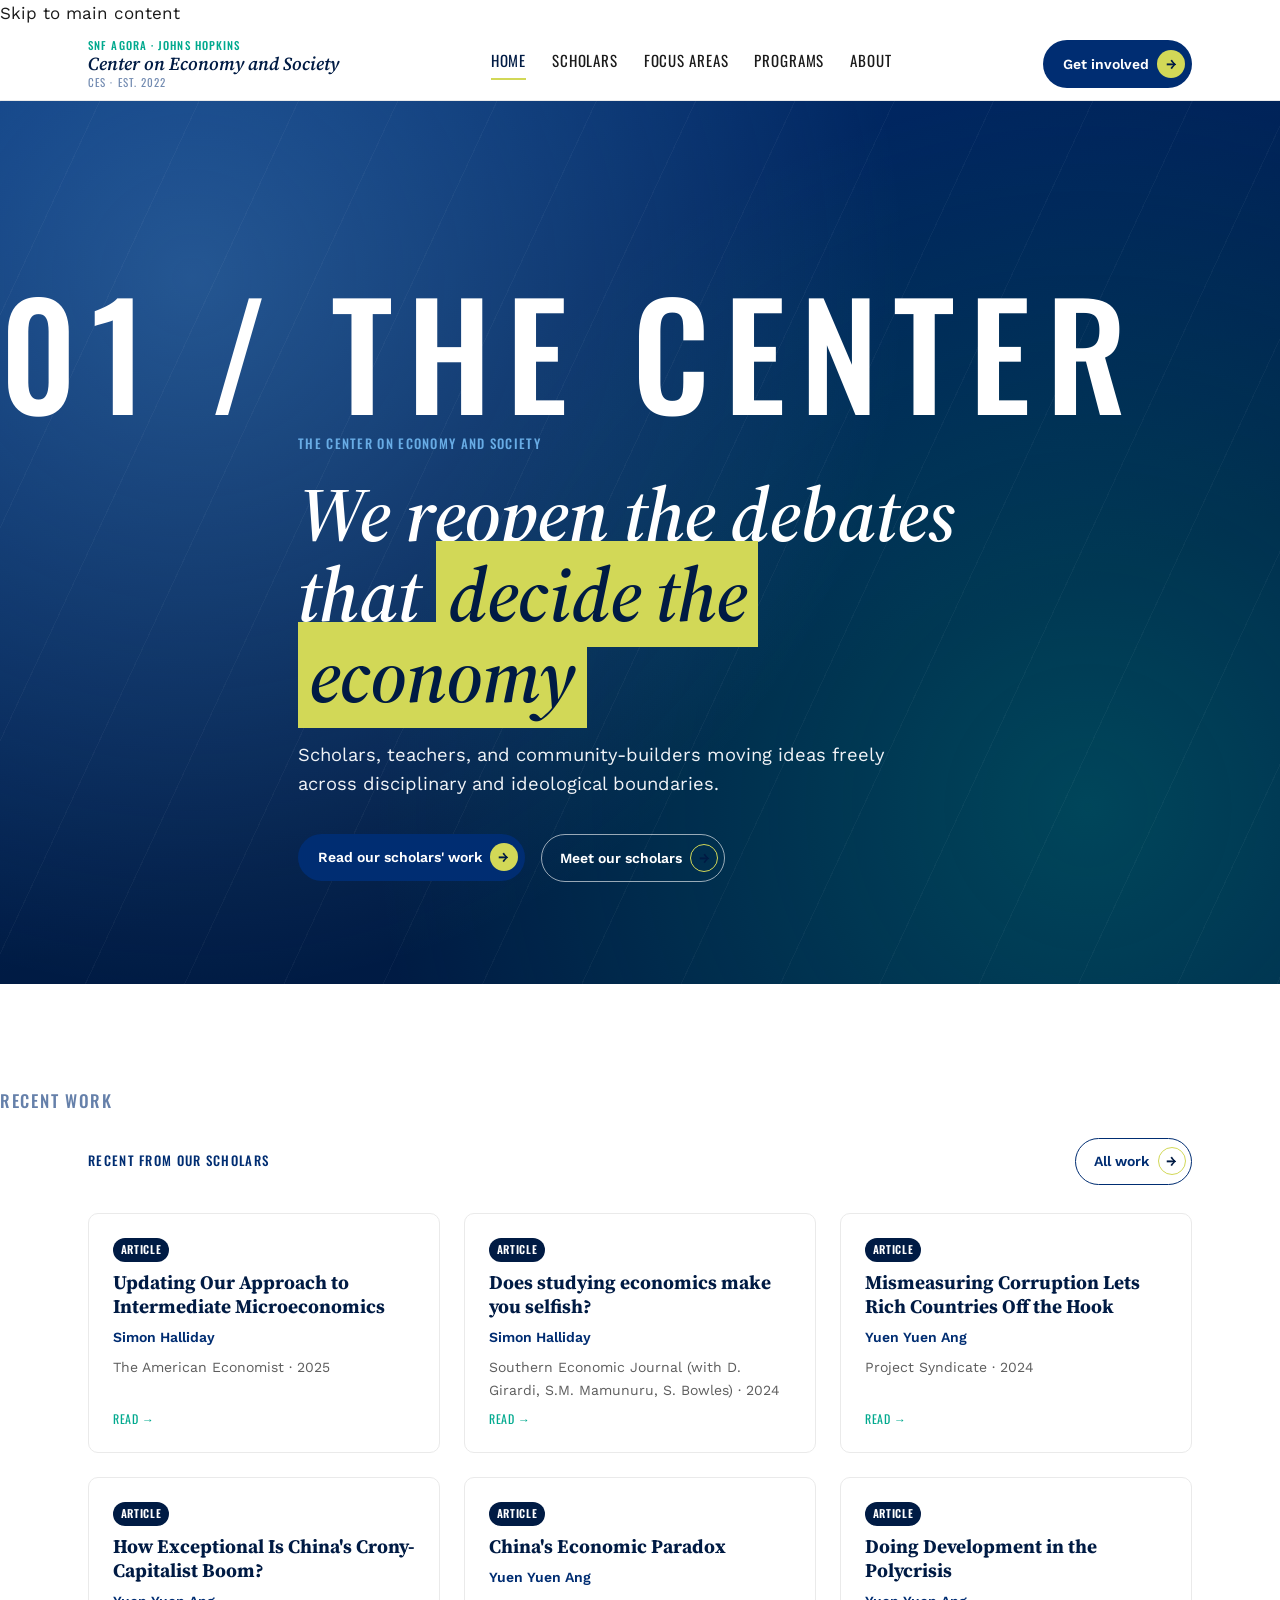
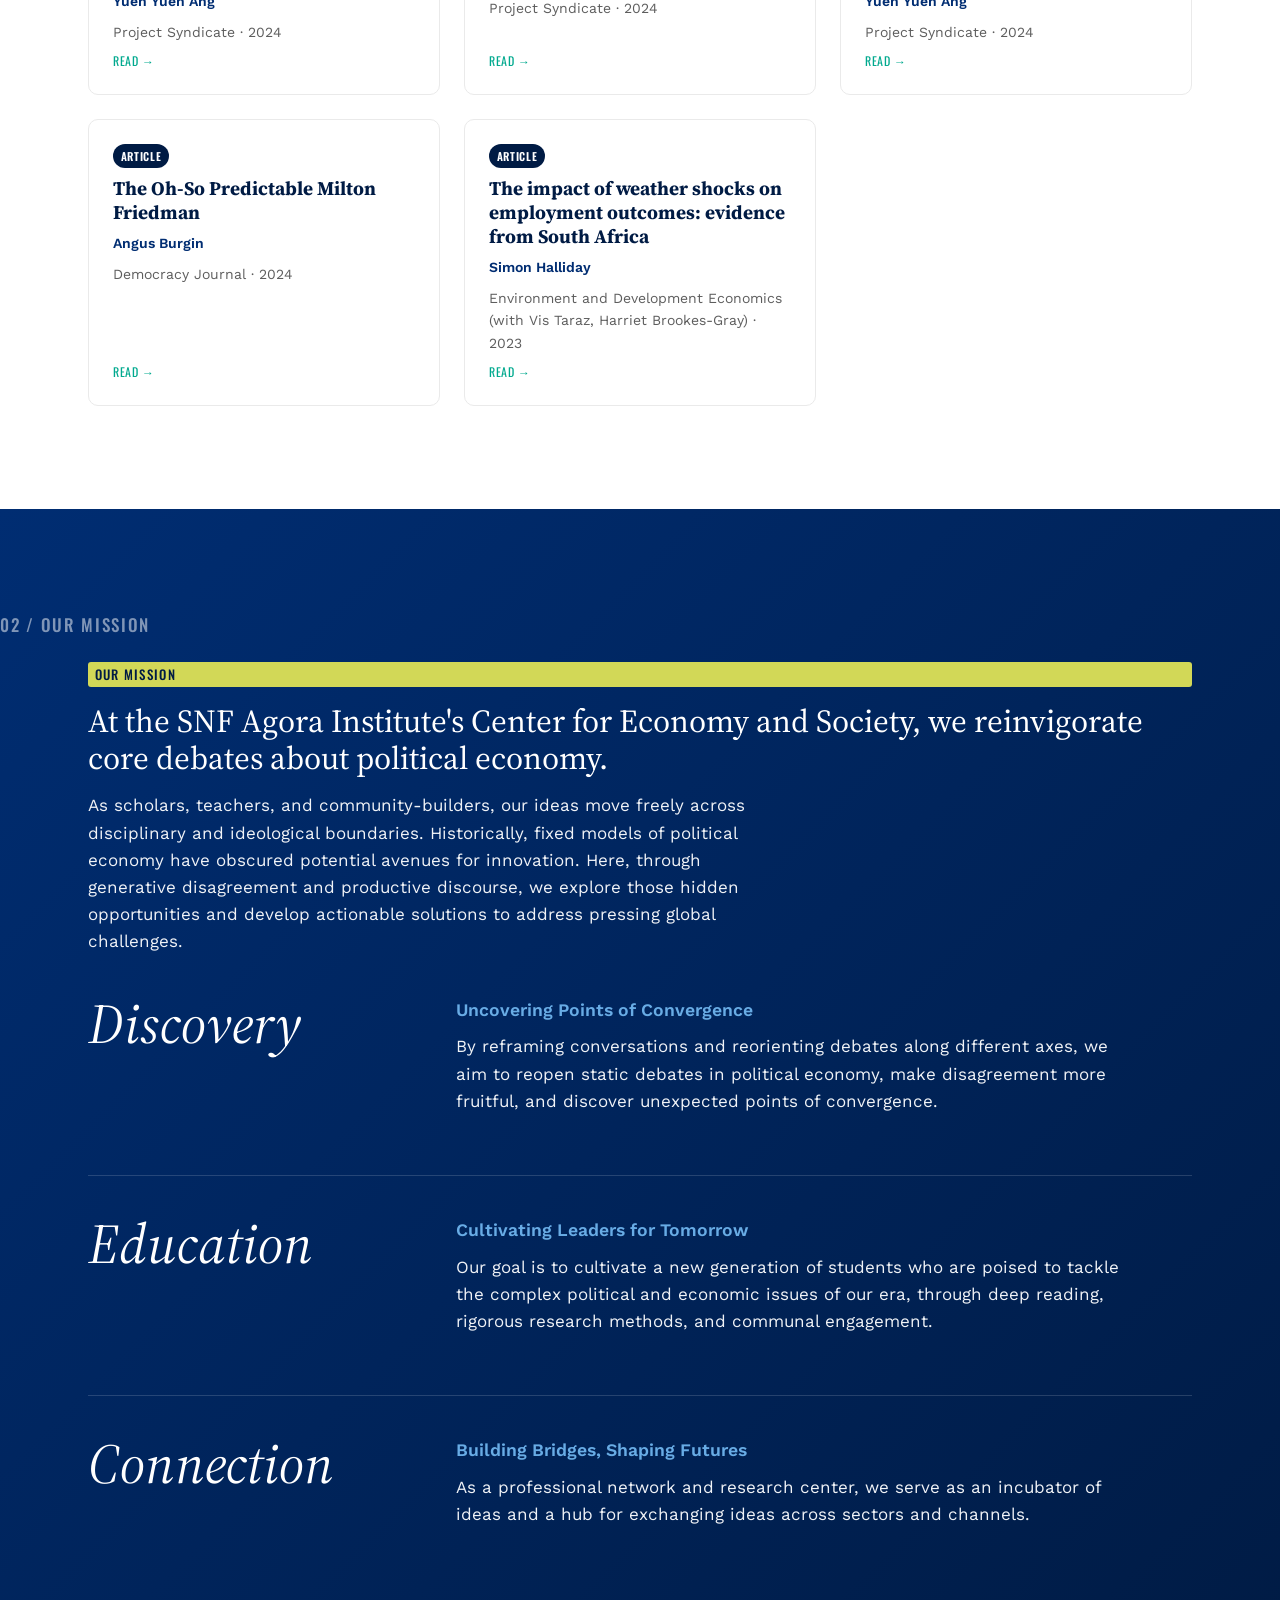
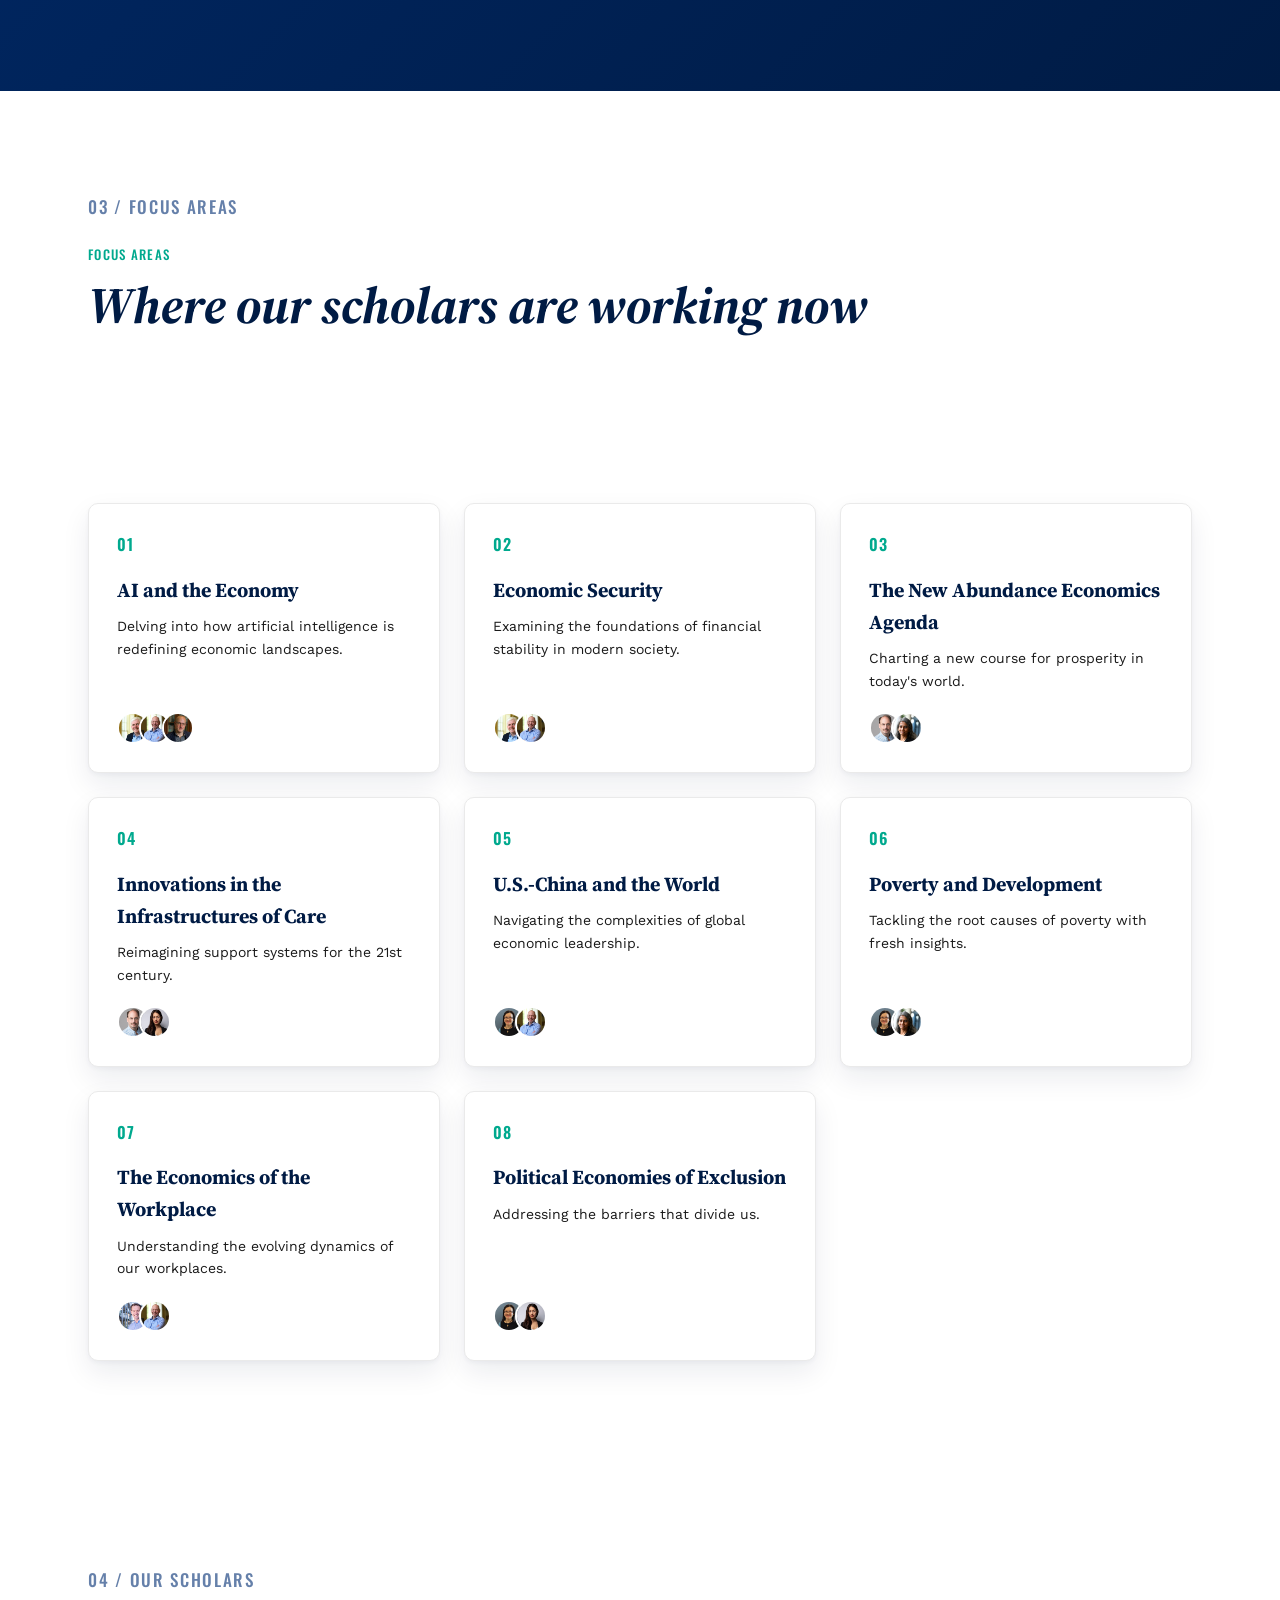
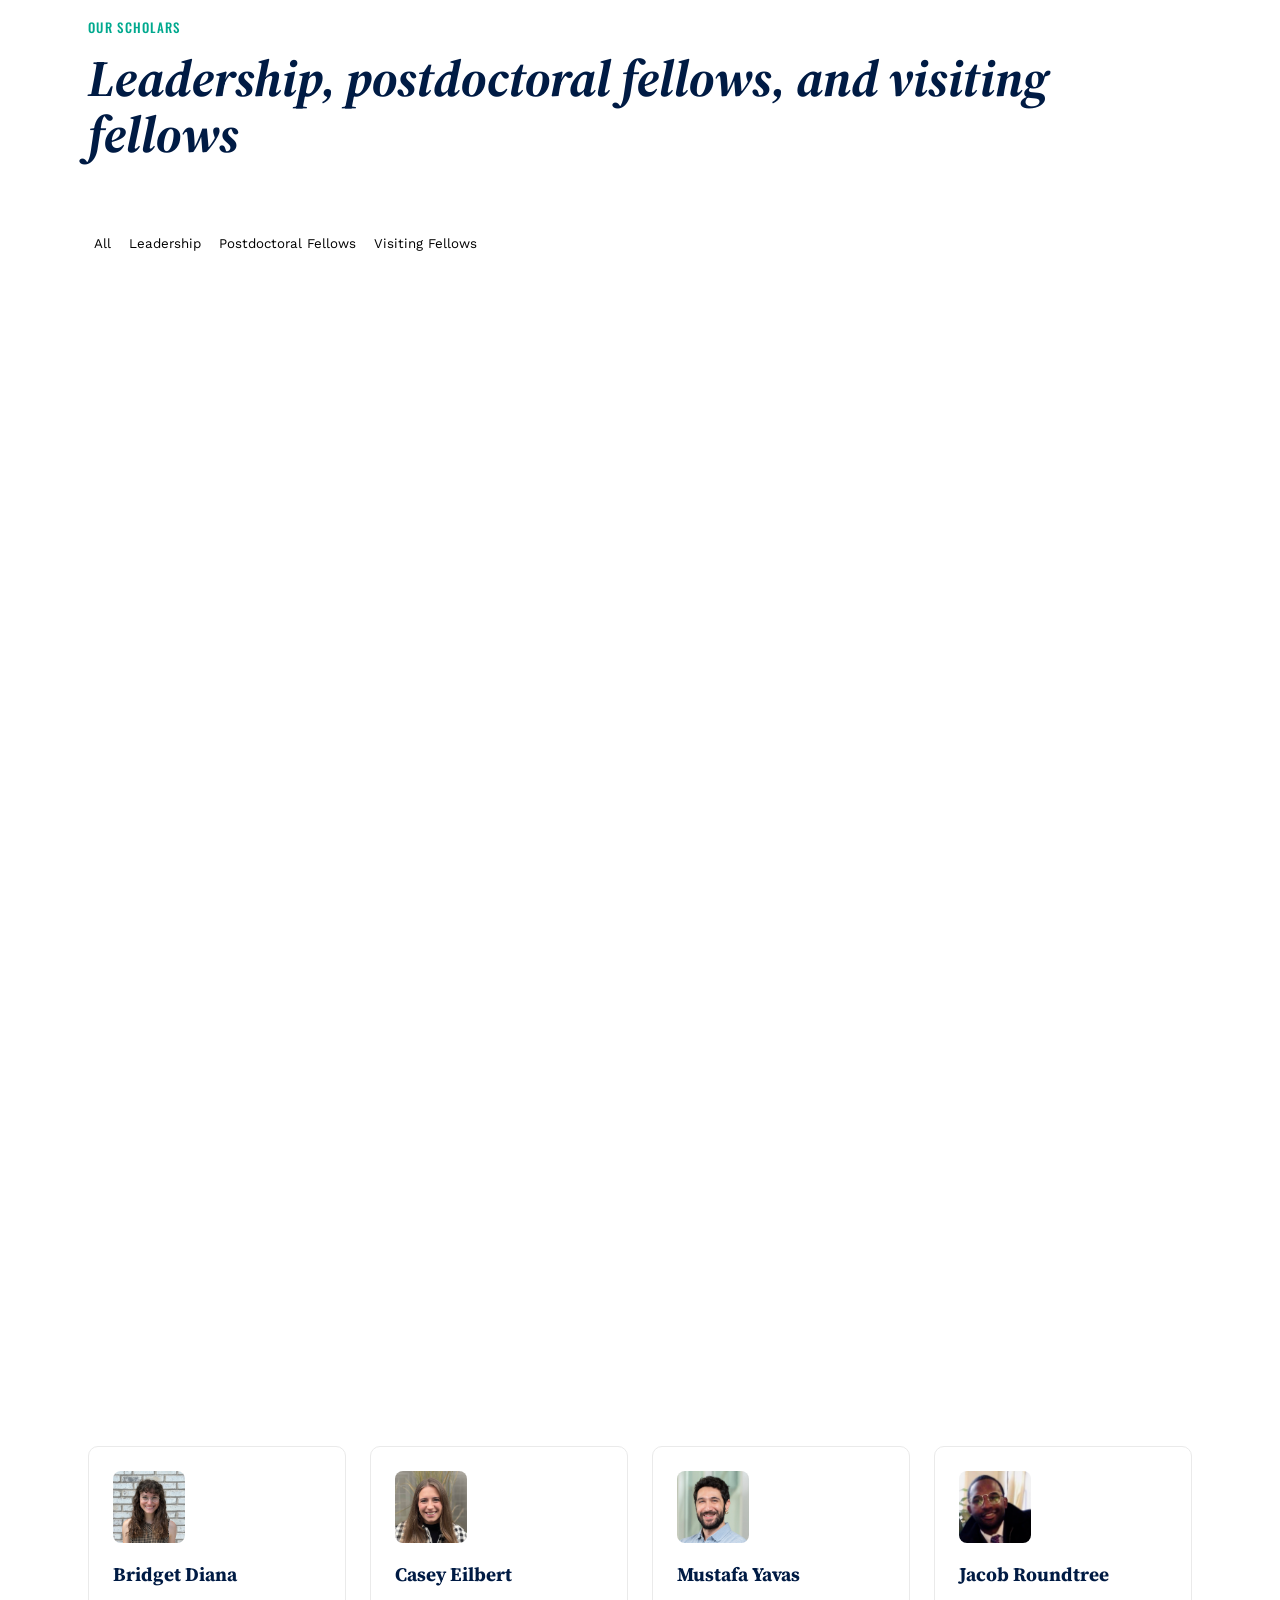
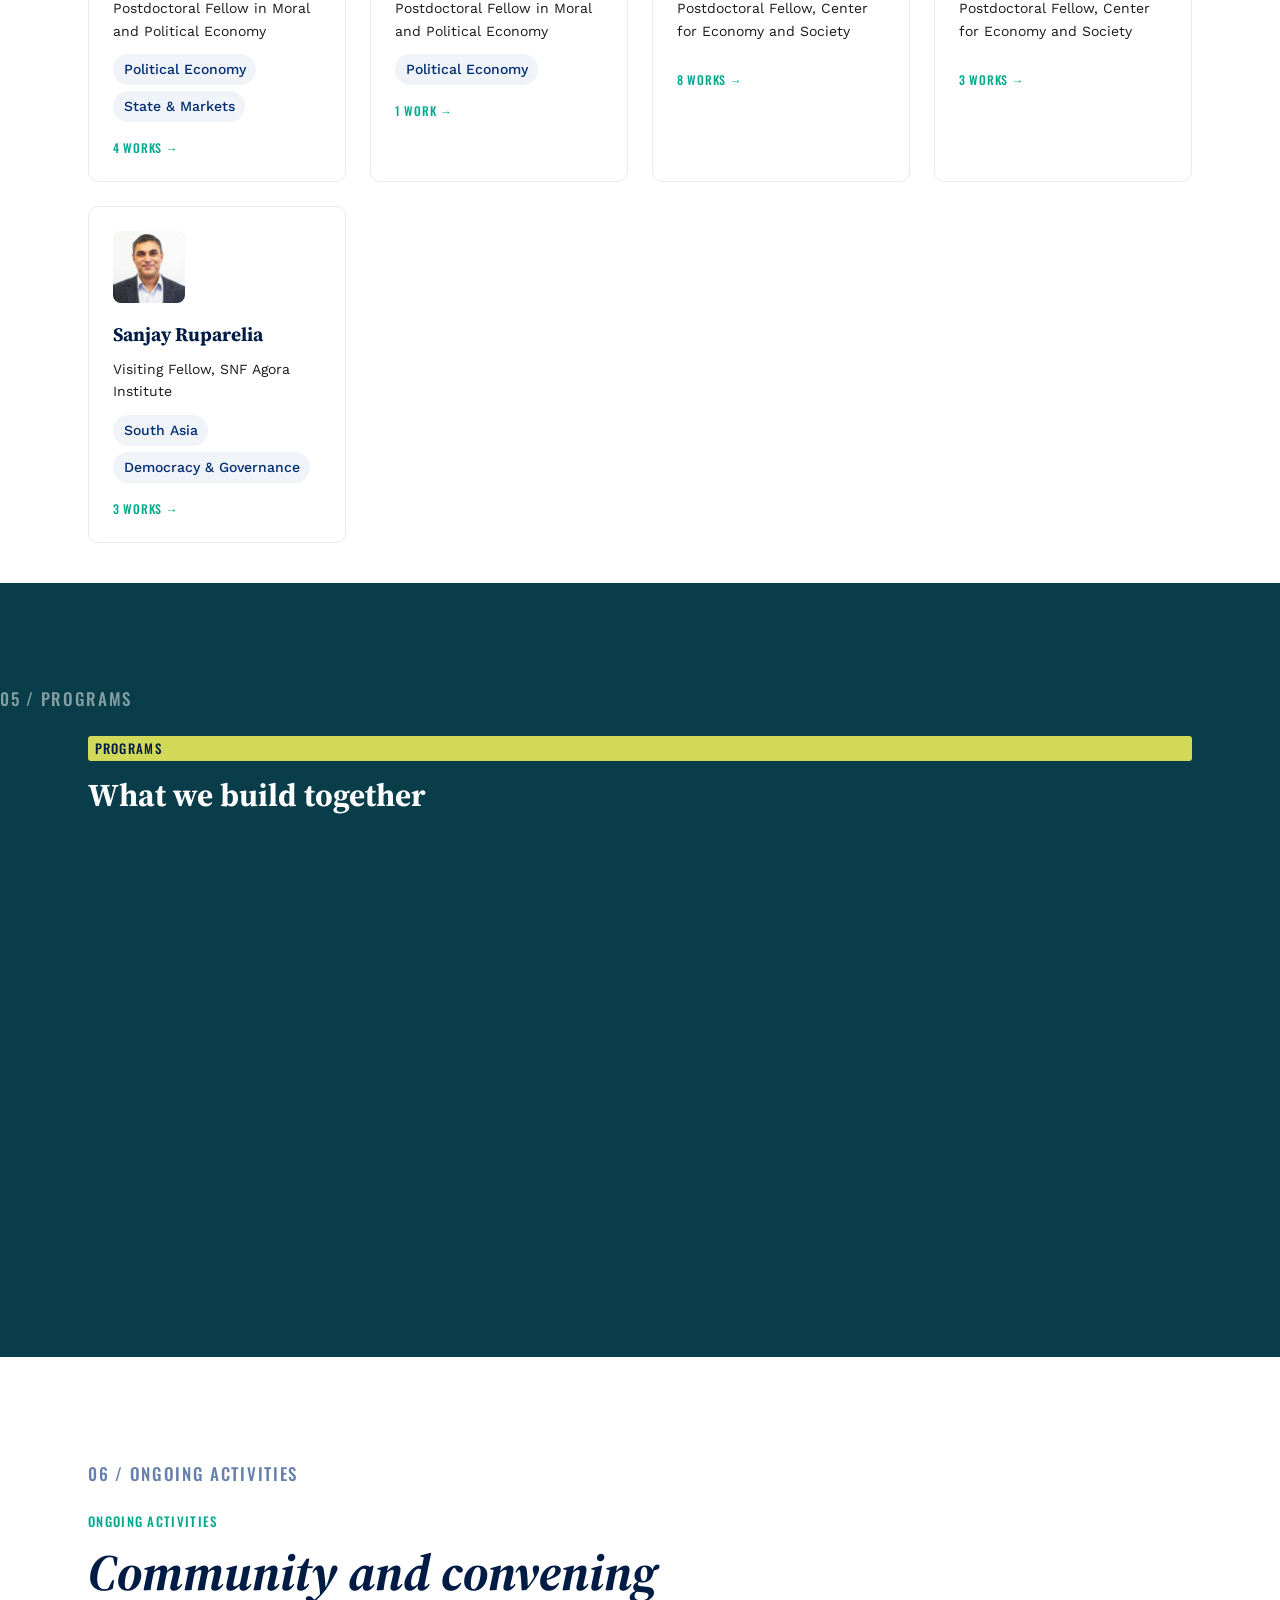
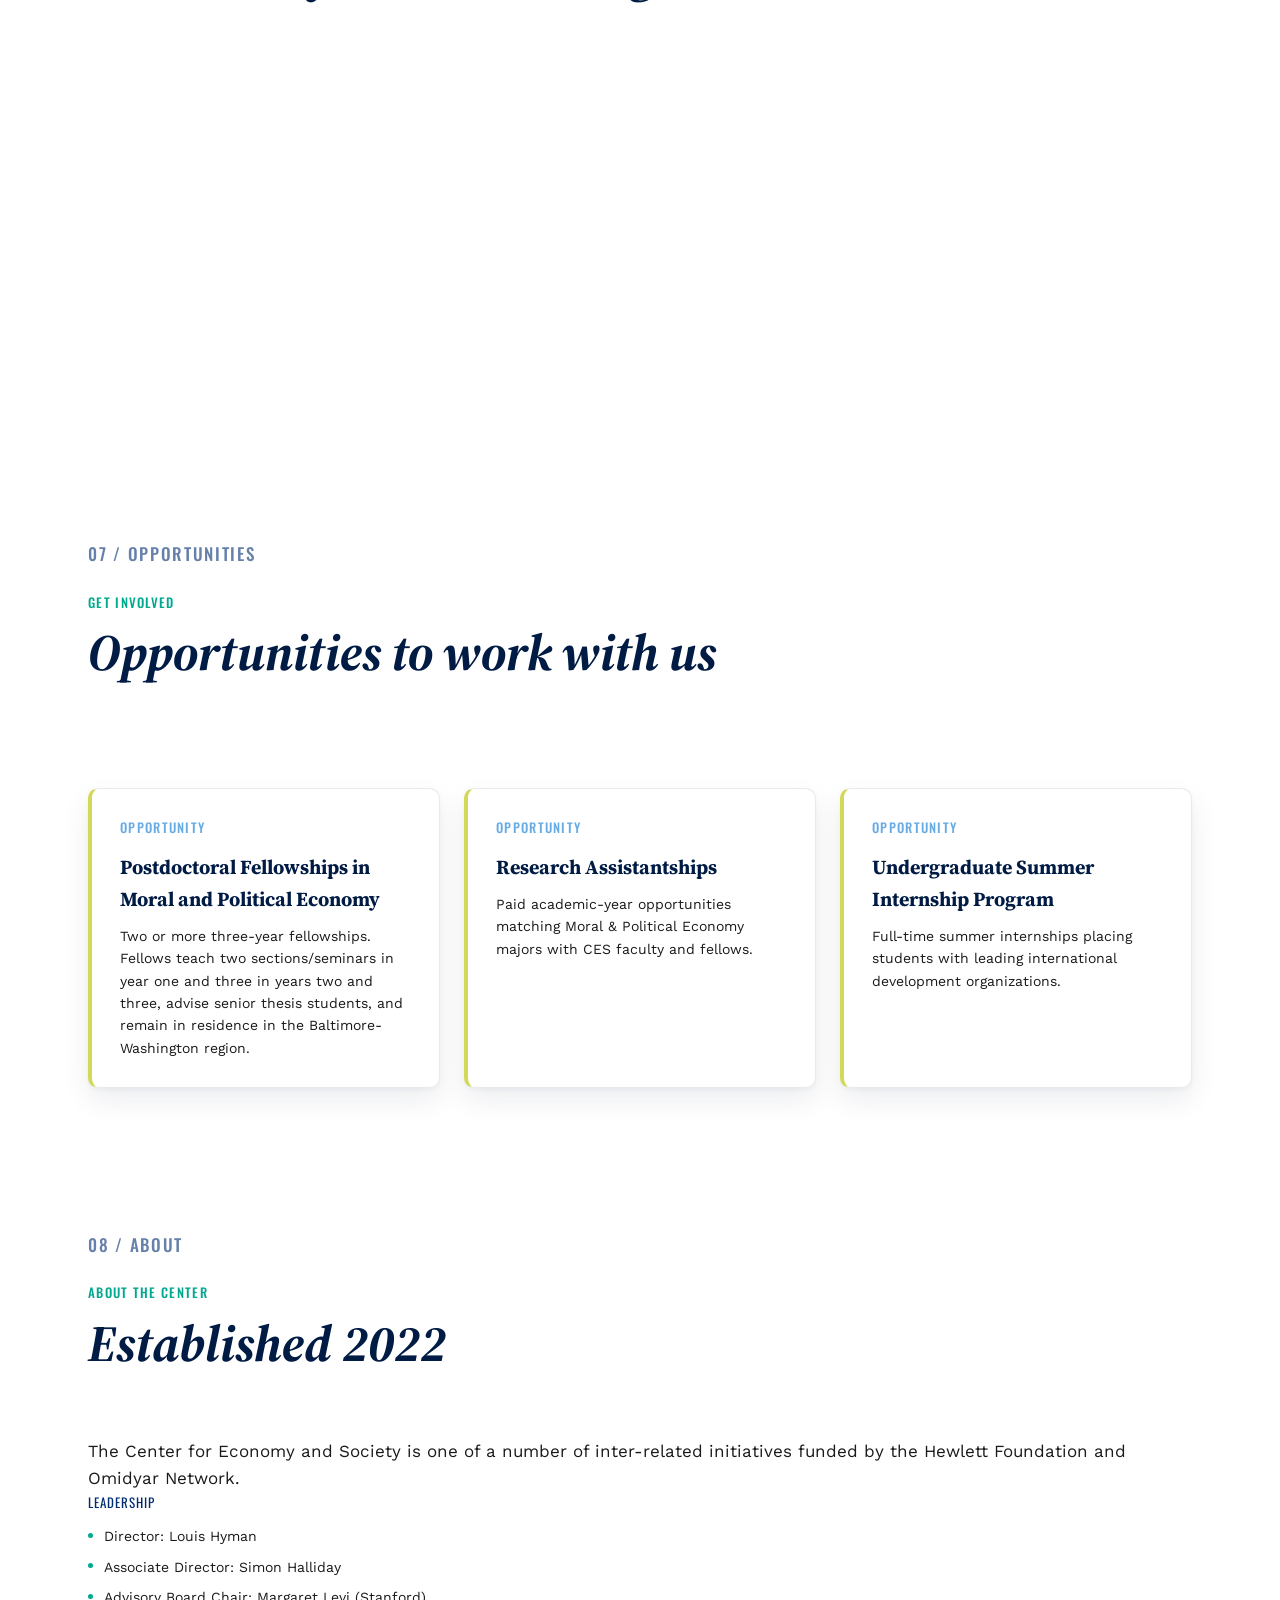
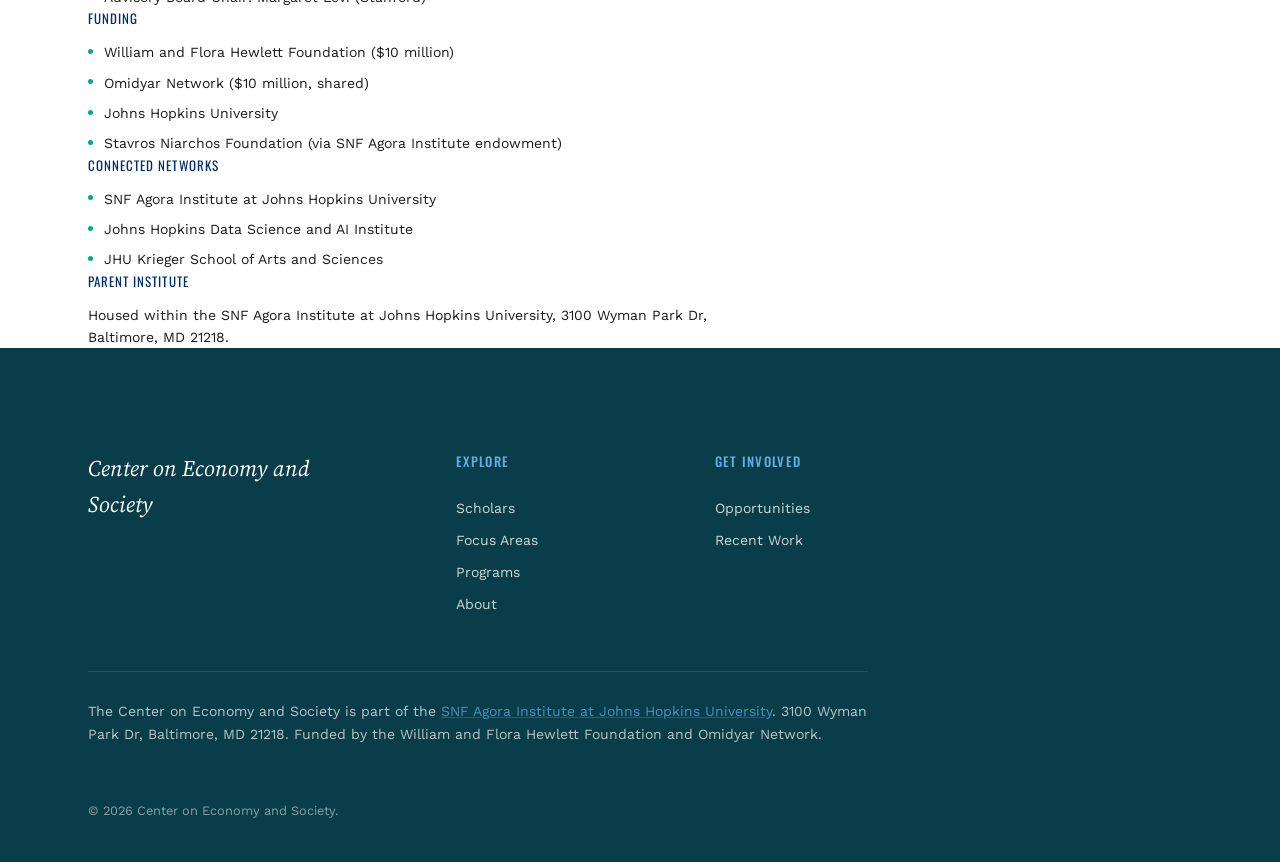
==== index.html @ 466d350e "Build free-standing CES website: design, content, and site Static HTML/CSS/JS site for the Center fo" ====
<!DOCTYPE html>
<html lang="en">
<head>
<meta charset="UTF-8">
<meta name="viewport" content="width=device-width, initial-scale=1.0">
<title>Center on Economy and Society | SNF Agora Institute, Johns Hopkins</title>
<meta name="description" content="The Center on Economy and Society at the SNF Agora Institute, Johns Hopkins University, reinvigorates core debates about political economy through scholarship, teaching, and community-building.">
<link rel="preconnect" href="https://fonts.googleapis.com">
<link href="https://fonts.googleapis.com/css2?family=Oswald:wght@400;500;600;700&family=Source+Serif+4:ital,wght@0,400;0,600;0,700;1,400;1,600;1,700&family=Work+Sans:wght@400;500;600;700&display=swap" rel="stylesheet">
<link rel="stylesheet" href="css/style.css">
<script>
  // Flags that JS is running early enough to drive the scroll-reveal
  // animation (see css/style.css .js-reveal rules). If this never runs
  // (JS blocked/disabled) the .js-reveal class is absent and every
  // .person-card/.pub-card/etc. renders at its default visible opacity —
  // no card is ever permanently invisible with JS off.
  document.documentElement.classList.add('js-reveal');
</script>
<script src="js/app.js" defer></script>
</head>
<body>

<a class="skip-link" href="#main">Skip to main content</a>

<header id="site-header" class="site-header">
  <div class="site-header__inner container">
    <a class="site-header__brand" href="#/">
      <span class="site-header__superlabel">SNF Agora · Johns Hopkins</span>
      <span class="site-header__wordmark">Center on Economy and Society</span>
      <span class="site-header__folio">CES · Est. 2022</span>
    </a>
    <nav class="site-header__nav" aria-label="Primary">
      <a class="site-header__link site-header__link--active" href="#/">Home</a>
      <a class="site-header__link" href="#/people">Scholars</a>
      <a class="site-header__link" href="#/focus-areas">Focus Areas</a>
      <a class="site-header__link" href="#/programs">Programs</a>
      <a class="site-header__link" href="#/about">About</a>
    </nav>
    <a class="site-header__cta btn btn--pill" href="#/opportunities">Get involved<span class="btn__arrow">→</span></a>
    <button class="site-header__toggle" type="button" aria-expanded="false" aria-controls="site-header-nav" aria-label="Toggle navigation menu"></button>
  </div>
</header>

<main id="main">

  <section id="hero" class="hero">
    <div class="hero__bg" aria-hidden="true"></div>
    <span class="hero__folio folio" aria-hidden="true">01 / The Center</span>
    <div class="hero__inner container">
      <p class="hero__eyebrow eyebrow">The Center on Economy and Society</p>
      <h1 class="hero__headline">We reopen the debates that <span class="hero__mark">decide the economy</span></h1>
      <p class="hero__lede">Scholars, teachers, and community-builders moving ideas freely across disciplinary and ideological boundaries.</p>
      <div class="hero__actions">
        <a class="btn btn--pill" href="#/publications">Read our scholars' work<span class="btn__arrow">→</span></a>
        <a class="btn btn--pill--ghost" href="#/people">Meet our scholars<span class="btn__arrow">→</span></a>
      </div>
    </div>
  </section>

  <section id="publications" class="pub-grid" aria-labelledby="pub-grid-head">
    <span class="pub-grid__folio folio" aria-hidden="true">Recent Work</span>
    <div class="pub-grid__head container">
      <p class="eyebrow" id="pub-grid-head">Recent from our scholars</p>
      <a class="btn btn--pill--ghost" href="#/publications">All work<span class="btn__arrow">→</span></a>
    </div>
    <div class="pub-grid__track container" id="pub-grid-track" data-loading="true">
      <!-- JS-rendered: fetch('data/works.json') + data/individuals.json degradation path -->
    </div>
  </section>

  <section id="mission" class="section-divider section-divider--navy" aria-labelledby="mission-head">
    <span class="section-divider__folio folio" aria-hidden="true">02 / Our Mission</span>
    <div class="section-divider__inner container">
      <p class="section-divider__eyebrow eyebrow eyebrow--olive" id="mission-head">Our Mission</p>
      <p class="section-divider__title section-divider__title--is-italic">At the SNF Agora Institute's Center for Economy and Society, we reinvigorate core debates about political economy.</p>
      <p class="section-divider__intro">As scholars, teachers, and community-builders, our ideas move freely across disciplinary and ideological boundaries. Historically, fixed models of political economy have obscured potential avenues for innovation. Here, through generative disagreement and productive discourse, we explore those hidden opportunities and develop actionable solutions to address pressing global challenges.</p>

      <div class="mission-row">
        <span class="mission-row__word">Discovery</span>
        <div>
          <p class="mission-row__subtitle">Uncovering Points of Convergence</p>
          <p class="mission-row__desc">By reframing conversations and reorienting debates along different axes, we aim to reopen static debates in political economy, make disagreement more fruitful, and discover unexpected points of convergence.</p>
        </div>
      </div>

      <div class="mission-row">
        <span class="mission-row__word">Education</span>
        <div>
          <p class="mission-row__subtitle">Cultivating Leaders for Tomorrow</p>
          <p class="mission-row__desc">Our goal is to cultivate a new generation of students who are poised to tackle the complex political and economic issues of our era, through deep reading, rigorous research methods, and communal engagement.</p>
        </div>
      </div>

      <div class="mission-row">
        <span class="mission-row__word">Connection</span>
        <div>
          <p class="mission-row__subtitle">Building Bridges, Shaping Futures</p>
          <p class="mission-row__desc">As a professional network and research center, we serve as an incubator of ideas and a hub for exchanging ideas across sectors and channels.</p>
        </div>
      </div>
    </div>
  </section>

  <section id="focus-areas" class="focus-areas" aria-labelledby="focus-areas-head">
    <div class="page-head container">
      <span class="page-head__folio folio" aria-hidden="true">03 / Focus Areas</span>
      <p class="page-head__eyebrow eyebrow eyebrow--teal" id="focus-areas-head">Focus Areas</p>
      <h2 class="page-head__title">Where our scholars are working now</h2>
    </div>
    <div class="focus-grid container" id="focus-grid">
      <!-- JS-rendered: fetch('data/centers.json').focus_areas (6) matched to scholars via topics_current -->
    </div>
  </section>

  <section id="people" class="people" aria-labelledby="people-head">
    <div class="page-head container">
      <span class="page-head__folio folio" aria-hidden="true">04 / Our Scholars</span>
      <p class="page-head__eyebrow eyebrow eyebrow--teal" id="people-head">Our Scholars</p>
      <h2 class="page-head__title">Leadership, postdoctoral fellows, and visiting fellows</h2>
    </div>
    <div class="role-filter container" role="group" aria-label="Filter scholars by role">
      <button class="role-filter__btn is-active" type="button" data-role-filter="all">All</button>
      <button class="role-filter__btn" type="button" data-role-filter="leadership">Leadership</button>
      <button class="role-filter__btn" type="button" data-role-filter="postdoc">Postdoctoral Fellows</button>
      <button class="role-filter__btn" type="button" data-role-filter="visiting">Visiting Fellows</button>
    </div>
    <div class="person-grid container" id="person-grid" data-loading="true">
      <!-- JS-rendered: fetch('data/individuals.json') filtered to center_id == 'ces-jhu' -->
    </div>
    <div id="person-detail-root"></div>
  </section>

  <section id="programs" class="section-divider section-divider--teal" aria-labelledby="programs-head">
    <span class="section-divider__folio folio" aria-hidden="true">05 / Programs</span>
    <div class="section-divider__inner container">
      <p class="section-divider__eyebrow eyebrow eyebrow--olive" id="programs-head">Programs</p>
      <h2 class="section-divider__title">What we build together</h2>
      <div class="activity-grid activity-grid--programs" id="programs-grid" data-loading="true">
        <!-- JS-rendered: fetch('data/centers.json').current_projects — enCOREage, AI and the Economy, BA in MPE -->
      </div>
    </div>
  </section>

  <section id="activities" class="activities" aria-labelledby="activities-head">
    <div class="page-head container">
      <span class="page-head__folio folio" aria-hidden="true">06 / Ongoing Activities</span>
      <p class="page-head__eyebrow eyebrow eyebrow--teal" id="activities-head">Ongoing Activities</p>
      <h2 class="page-head__title">Community and convening</h2>
    </div>
    <div class="activity-grid activity-grid--activities container" id="activities-grid" data-loading="true">
      <!-- JS-rendered: fetch('data/programs.json') source:author items, shown only when confirmed -->
    </div>
  </section>

  <section id="opportunities" class="opportunities" aria-labelledby="opportunities-head">
    <div class="page-head container">
      <span class="page-head__folio folio" aria-hidden="true">07 / Opportunities</span>
      <p class="page-head__eyebrow eyebrow eyebrow--teal" id="opportunities-head">Get Involved</p>
      <h2 class="page-head__title">Opportunities to work with us</h2>
    </div>
    <div class="activity-grid activity-grid--opportunities container" id="opportunities-grid" data-loading="true">
      <!-- JS-rendered: fetch('data/centers.json').opportunities -->
    </div>
  </section>

  <section id="about" class="about" aria-labelledby="about-head">
    <div class="page-head container">
      <span class="page-head__folio folio" aria-hidden="true">08 / About</span>
      <p class="page-head__eyebrow eyebrow eyebrow--teal" id="about-head">About the Center</p>
      <h2 class="page-head__title">Established 2022</h2>
    </div>
    <div class="about__body container">
      <p class="about__statement">The Center for Economy and Society is one of a number of inter-related initiatives funded by the Hewlett Foundation and Omidyar Network.</p>
      <div class="about__meta" id="about-meta">
        <!-- JS-rendered: leadership, funders, connected networks from data/centers.json -->
      </div>
    </div>
  </section>

</main>

<footer id="site-footer" class="site-footer">
  <div class="site-footer__inner container">
    <div class="site-footer__brand">Center on Economy and Society</div>

    <div class="site-footer__col">
      <p class="site-footer__col-head eyebrow eyebrow--sky">Explore</p>
      <a class="site-footer__link" href="#/people">Scholars</a>
      <a class="site-footer__link" href="#/focus-areas">Focus Areas</a>
      <a class="site-footer__link" href="#/programs">Programs</a>
      <a class="site-footer__link" href="#/about">About</a>
    </div>

    <div class="site-footer__col">
      <p class="site-footer__col-head eyebrow eyebrow--sky">Get Involved</p>
      <a class="site-footer__link" href="#/opportunities">Opportunities</a>
      <a class="site-footer__link" href="#/publications">Recent Work</a>
    </div>

    <p class="site-footer__attribution">The Center on Economy and Society is part of the <a class="site-footer__attribution-link" href="https://snfagora.jhu.edu">SNF Agora Institute at Johns Hopkins University</a>. 3100 Wyman Park Dr, Baltimore, MD 21218. Funded by the William and Flora Hewlett Foundation and Omidyar Network.</p>
    <p class="site-footer__legal">© 2026 Center on Economy and Society.</p>
  </div>
</footer>

</body>
</html>
---- css/style.css ----
/* ==========================================================================
   Center on Economy and Society — Stylesheet
   Editorial-academic design system. See DESIGN_SPEC.md for the full contract.
   Owner: css agent. Do not rename classes — they are a fixed contract shared
   with the HTML/JS/data agents building concurrently from the same spec.
   ========================================================================== */

/* Fonts (Oswald / Source Serif 4 / Work Sans) are loaded once, via the
   <link rel="preconnect"> + <link rel="stylesheet"> pair in index.html's
   <head> — not re-imported here. A same-URL @import would be deduped by the
   browser anyway, but the <link> tag lets the browser discover and start the
   font fetch earlier (before this file is even parsed) and avoids a second
   render-blocking request path. If fonts.googleapis.com/gstatic.com is
   blocked, --font-display/--font-label/--font-body all end in a system
   fallback (Georgia / Arial Narrow / system-ui) below. */

/* --------------------------------------------------------------------------
   1. Tokens
   -------------------------------------------------------------------------- */
:root {
  /* Brand colors */
  --navy:      #001b44;
  --blue:      #002d72;
  --skyblue:   #68ace5;
  --olive:     #d2d857;
  --teal:      #00a98e;
  --darkteal:  #093d49;
  --offwhite:  #f0f3f7;
  --lightgray: #eaeaea;
  --white:     #ffffff;
  --ink:       #1a1a1a;

  /* Type families */
  --font-display: 'Source Serif 4', Georgia, serif;
  --font-label:   'Oswald', 'Arial Narrow', sans-serif;
  --font-body:    'Work Sans', system-ui, sans-serif;

  /* Type scale */
  --fs-hero:    clamp(2.75rem, 6vw, 5rem);
  --fs-h1:      clamp(2rem, 4vw, 3.25rem);
  --fs-work:    clamp(1.4rem, 2.4vw, 2rem);
  --fs-h2:      clamp(1.5rem, 2.5vw, 2.25rem);
  --fs-h3:      1.25rem;
  --fs-eyebrow: 0.8125rem;
  --fs-nav:     0.9375rem;
  --fs-body:    1.0625rem;
  --fs-small:   0.875rem;

  /* Spacing & shape */
  --maxw: 1200px;
  --maxw-read: 680px;
  --gutter: clamp(1.25rem, 4vw, 3rem);
  --radius-pill: 999px;
  --radius-card: 10px;
  --band-pad: clamp(3.5rem, 8vw, 7rem);
  --shadow-card: 0 2px 4px rgba(0,27,68,.04), 0 12px 28px rgba(0,27,68,.08);
  --rule-accent: 3px;

  --ease: cubic-bezier(.2,.6,.2,1);
}

/* --------------------------------------------------------------------------
   2. Reset & base
   -------------------------------------------------------------------------- */
*, *::before, *::after { box-sizing: border-box; }

html {
  scroll-behavior: smooth;
}

body {
  margin: 0;
  font-family: var(--font-body);
  font-size: var(--fs-body);
  line-height: 1.6;
  color: var(--ink);
  background: var(--white);
  -webkit-font-smoothing: antialiased;
}

img { max-width: 100%; display: block; }

a { color: inherit; text-decoration: none; }

ul, ol { margin: 0; padding: 0; list-style: none; }

h1, h2, h3, h4, p { margin: 0; }

button {
  font-family: inherit;
  border: none;
  background: none;
  cursor: pointer;
}

/* Global focus ring — brand contract, applies everywhere */
:focus-visible {
  outline: 3px solid var(--skyblue);
  outline-offset: 2px;
}

.container {
  max-width: var(--maxw);
  margin-inline: auto;
  padding-inline: var(--gutter);
}

/* --------------------------------------------------------------------------
   3. Primitives
   -------------------------------------------------------------------------- */

.eyebrow {
  font-family: var(--font-label);
  font-size: var(--fs-eyebrow);
  text-transform: uppercase;
  letter-spacing: 0.1em;
  font-weight: 500;
  color: var(--blue);
}
.eyebrow--teal  { color: var(--teal); }
.eyebrow--olive { color: var(--navy); background: var(--olive); padding: 0.15em 0.5em; border-radius: 3px; display: inline-block; }
.eyebrow--sky   { color: var(--skyblue); }
.eyebrow--navy  { color: var(--navy); }

/* Folio index — the recurring CES masthead device: "NN / LABEL" */
.folio {
  font-family: var(--font-label);
  text-transform: uppercase;
  letter-spacing: 0.1em;
  font-weight: 500;
  color: var(--blue);
  opacity: 0.6;
}

.tag {
  display: inline-block;
  font-family: var(--font-body);
  font-size: var(--fs-small);
  font-weight: 500;
  padding: 0.3em 0.75em;
  border-radius: var(--radius-pill);
}
.tag--focus {
  background: var(--offwhite);
  color: var(--blue);
}
.tag--role {
  background: var(--darkteal);
  color: var(--white);
}

.link-chip {
  display: inline-flex;
  align-items: center;
  gap: 0.4em;
  font-family: var(--font-body);
  font-size: var(--fs-small);
  font-weight: 600;
  color: var(--blue);
  border: 1px solid var(--lightgray);
  border-radius: var(--radius-pill);
  padding: 0.5em 1em;
  transition: border-color 0.2s var(--ease), color 0.2s var(--ease), background 0.2s var(--ease);
}
.link-chip:hover {
  border-color: var(--teal);
  color: var(--teal);
  background: var(--offwhite);
}

.page-head {
  padding-block: var(--band-pad) calc(var(--band-pad) * 0.5);
}
.page-head__folio { display: block; margin-bottom: 1.5rem; }
.page-head__eyebrow { display: block; margin-bottom: 0.75rem; }
.page-head__title {
  font-family: var(--font-display);
  font-size: var(--fs-h1);
  line-height: 1.1;
  font-style: italic;
  color: var(--navy);
  margin-bottom: 1rem;
}
.page-head__intro {
  max-width: var(--maxw-read);
  font-size: var(--fs-body);
  color: var(--ink);
}

/* --------------------------------------------------------------------------
   4. Buttons — pill with trailing arrow circle (shared brand affordance)
   -------------------------------------------------------------------------- */

.btn {
  display: inline-flex;
  align-items: center;
  gap: 0.6em;
  font-family: var(--font-body);
  font-weight: 600;
  font-size: var(--fs-small);
  padding: 0.7em 0.5em 0.7em 1.4em;
  border-radius: var(--radius-pill);
  white-space: nowrap;
  transition: background 0.2s var(--ease), color 0.2s var(--ease), border-color 0.2s var(--ease);
}

.btn__arrow {
  display: inline-flex;
  align-items: center;
  justify-content: center;
  width: 2em;
  height: 2em;
  border-radius: 50%;
  background: var(--olive);
  color: var(--navy);
  transition: transform 0.2s var(--ease), background 0.2s var(--ease);
}

.btn:hover .btn__arrow {
  transform: translateX(3px);
  background: var(--skyblue);
}

.btn--pill {
  background: var(--blue);
  color: var(--white);
}
.btn--pill:hover { background: var(--navy); }

.btn--pill--ghost {
  background: transparent;
  color: var(--blue);
  border: 1.5px solid var(--blue);
  padding: calc(0.7em - 1.5px) calc(0.5em - 1.5px) calc(0.7em - 1.5px) calc(1.4em - 1.5px);
}
.btn--pill--ghost:hover {
  background: var(--offwhite);
}
.btn--pill--ghost .btn__arrow {
  background: transparent;
  border: 1.5px solid var(--olive);
  color: var(--navy);
}

.btn--pill--olive {
  background: var(--olive);
  color: var(--navy);
}
.btn--pill--olive .btn__arrow {
  background: var(--navy);
  color: var(--olive);
}

/* Ghost pill rendered on dark bands needs light text */
.section-divider--navy .btn--pill--ghost,
.section-divider--teal .btn--pill--ghost,
.hero .btn--pill--ghost {
  color: var(--white);
  border-color: rgba(255,255,255,0.6);
}
.section-divider--navy .btn--pill--ghost:hover,
.section-divider--teal .btn--pill--ghost:hover,
.hero .btn--pill--ghost:hover {
  background: rgba(255,255,255,0.1);
}

/* --------------------------------------------------------------------------
   5. Avatar system + fallback tile
   -------------------------------------------------------------------------- */

.avatar {
  position: relative;
  display: inline-flex;
  align-items: center;
  justify-content: center;
  border-radius: var(--radius-card);
  overflow: hidden;
  flex-shrink: 0;
  background: var(--lightgray);
}
.avatar--xs { width: 2rem;   height: 2rem;   border-radius: 50%; }
.avatar--sm { width: 2.75rem; height: 2.75rem; border-radius: 8px; }
.avatar--md { width: 4rem;   height: 4rem;   border-radius: 8px; }
.avatar--lg { width: 8rem;   height: 8rem;   border-radius: 10px; }

.avatar__img {
  width: 100%;
  height: 100%;
  object-fit: cover;
}

/* Fallback tile — the DEFAULT state (no CES scholar has a photo field) */
.avatar--tile {
  background: var(--blue);
}
.avatar--tile.avatar--blue     { background: var(--blue); }
.avatar--tile.avatar--teal     { background: var(--teal); }
.avatar--tile.avatar--darkteal { background: var(--darkteal); }
.avatar--tile.avatar--navy     { background: var(--navy); }

.avatar__initials {
  font-family: var(--font-label);
  color: var(--white);
  font-weight: 500;
  letter-spacing: 0.02em;
  text-transform: uppercase;
}
.avatar--xs .avatar__initials { font-size: 0.7rem; }
.avatar--sm .avatar__initials { font-size: 0.9rem; }
.avatar--md .avatar__initials { font-size: 1.3rem; }
.avatar--lg .avatar__initials { font-size: 2.5rem; }

/* Generic data-driven fallback pattern: elements marked [data-no-photo] with
   [data-initials] render a colored tile via generated content, for any
   markup that doesn't use the explicit .avatar__initials span. */
[data-no-photo] {
  position: relative;
  background: var(--blue);
  display: inline-flex;
  align-items: center;
  justify-content: center;
}
[data-no-photo]::after {
  content: attr(data-initials);
  font-family: var(--font-label);
  color: var(--white);
  font-weight: 500;
  text-transform: uppercase;
  letter-spacing: 0.02em;
}

/* --------------------------------------------------------------------------
   6. Site Header / Masthead
   -------------------------------------------------------------------------- */

.site-header {
  position: sticky;
  top: 0;
  z-index: 100;
  background: var(--white);
  border-bottom: 1px solid var(--lightgray);
}

.site-header__inner {
  max-width: var(--maxw);
  margin-inline: auto;
  padding-inline: var(--gutter);
  display: flex;
  align-items: center;
  justify-content: space-between;
  gap: 1.5rem;
  min-height: 4.5rem;
  padding-block: 0.75rem;
}

.site-header__brand {
  display: flex;
  flex-direction: column;
  gap: 0.15rem;
  line-height: 1.1;
}

.site-header__superlabel {
  font-family: var(--font-label);
  font-size: 0.6875rem;
  text-transform: uppercase;
  letter-spacing: 0.1em;
  color: var(--teal);
  font-weight: 500;
}

.site-header__wordmark {
  font-family: var(--font-display);
  font-style: italic;
  font-size: 1.15rem;
  font-weight: 600;
  color: var(--navy);
}

.site-header__folio {
  font-family: var(--font-label);
  font-size: 0.6875rem;
  text-transform: uppercase;
  letter-spacing: 0.1em;
  color: var(--blue);
  opacity: 0.55;
}

.site-header__nav {
  display: flex;
  align-items: center;
  gap: clamp(1rem, 2vw, 2rem);
}

.site-header__link {
  font-family: var(--font-label);
  font-size: var(--fs-nav);
  text-transform: uppercase;
  letter-spacing: 0.06em;
  color: var(--ink);
  padding-bottom: 0.35rem;
  border-bottom: 2px solid transparent;
  transition: color 0.2s var(--ease), border-color 0.2s var(--ease);
}
.site-header__link:hover { color: var(--blue); }
.site-header__link--active {
  color: var(--navy);
  border-bottom-color: var(--olive);
}

.site-header__cta { flex-shrink: 0; }

.site-header__toggle {
  display: none;
  width: 2.25rem;
  height: 2.25rem;
  position: relative;
}
.site-header__toggle::before,
.site-header__toggle::after {
  content: '';
  position: absolute;
  left: 0.4rem;
  right: 0.4rem;
  height: 2px;
  background: var(--navy);
  transition: transform 0.2s var(--ease);
}
.site-header__toggle::before { top: 0.8rem; }
.site-header__toggle::after  { top: 1.35rem; }
.site-header__toggle[aria-expanded="true"]::before { transform: translateY(0.27rem) rotate(45deg); }
.site-header__toggle[aria-expanded="true"]::after  { transform: translateY(-0.27rem) rotate(-45deg); }

@media (max-width: 900px) {
  .site-header__nav {
    display: none;
    position: absolute;
    top: 100%;
    left: 0;
    right: 0;
    background: var(--white);
    border-bottom: 1px solid var(--lightgray);
    flex-direction: column;
    align-items: flex-start;
    gap: 0;
    padding: 0.5rem var(--gutter) 1rem;
  }
  .site-header__nav[data-open="true"] { display: flex; }
  .site-header__link { width: 100%; padding: 0.75rem 0; border-bottom: 1px solid var(--lightgray); }
  .site-header__cta { display: none; }
  .site-header__toggle { display: block; }
}

/* --------------------------------------------------------------------------
   7. Hero (home only)
   -------------------------------------------------------------------------- */

.hero {
  position: relative;
  overflow: hidden;
  background: var(--navy);
  color: var(--white);
  padding-block: calc(var(--band-pad) * 1.3) var(--band-pad);
}

.hero__bg {
  position: absolute;
  inset: 0;
  background:
    repeating-linear-gradient(115deg, rgba(255,255,255,0.035) 0px, rgba(255,255,255,0.035) 1px, transparent 1px, transparent 90px),
    radial-gradient(circle at 15% 20%, rgba(104,172,229,0.35), transparent 55%),
    radial-gradient(circle at 85% 80%, rgba(0,169,142,0.3), transparent 55%),
    linear-gradient(160deg, var(--blue), var(--navy) 65%);
  z-index: 0;
}

.hero__folio {
  position: relative;
  display: block;
  font-size: clamp(3.5rem, 12vw, 9rem);
  font-weight: 500;
  color: var(--white);
  opacity: 0.07;
  white-space: nowrap;
  margin-left: calc(-1 * var(--gutter));
  padding-left: var(--gutter);
  margin-bottom: -2rem;
  z-index: 1;
  pointer-events: none;
}

.hero__inner {
  position: relative;
  z-index: 1;
  max-width: 780px;
}

.hero__eyebrow {
  color: var(--skyblue);
  margin-bottom: 1.25rem;
}

.hero__headline {
  font-family: var(--font-display);
  font-style: italic;
  font-size: var(--fs-hero);
  line-height: 1.05;
  font-weight: 600;
  margin-bottom: 1.5rem;
}

.hero__mark {
  background: var(--olive);
  color: var(--navy);
  padding: 0 0.15em;
  box-decoration-break: clone;
  -webkit-box-decoration-break: clone;
}

.hero__lede {
  font-size: 1.15rem;
  color: var(--offwhite);
  max-width: var(--maxw-read);
  margin-bottom: 2.25rem;
}

.hero__actions {
  display: flex;
  flex-wrap: wrap;
  gap: 1rem;
}

/* --------------------------------------------------------------------------
   8. Section Divider (+ Mission rows)
   -------------------------------------------------------------------------- */

.section-divider {
  padding-block: var(--band-pad);
  position: relative;
}
.section-divider--navy {
  background: linear-gradient(135deg, var(--blue), var(--navy));
  color: var(--white);
}
.section-divider--light {
  background: var(--offwhite);
  color: var(--ink);
}
.section-divider--teal {
  background: var(--darkteal);
  color: var(--white);
}

.section-divider__folio {
  display: block;
  margin-bottom: 1.5rem;
}
.section-divider--navy .section-divider__folio,
.section-divider--teal .section-divider__folio {
  color: var(--white);
  opacity: 0.5;
}

.section-divider__inner {
  position: relative;
  z-index: 1;
}

.section-divider__eyebrow { display: block; margin-bottom: 1rem; }

.section-divider__title {
  font-family: var(--font-display);
  font-size: var(--fs-h2);
  line-height: 1.15;
  margin-bottom: 1rem;
}
.section-divider__title.is-italic { font-style: italic; }

.section-divider__intro {
  max-width: var(--maxw-read);
  font-size: var(--fs-body);
}
.section-divider--navy .section-divider__intro,
.section-divider--teal .section-divider__intro {
  color: var(--offwhite);
}

/* Mission specialization */
.mission-row {
  display: grid;
  grid-template-columns: minmax(180px, 320px) 1fr;
  gap: clamp(1.5rem, 4vw, 3rem);
  align-items: start;
  padding-block: clamp(1.75rem, 4vw, 2.5rem);
  border-top: 1px solid rgba(255,255,255,0.15);
}
.mission-row:first-of-type { border-top: none; }

.mission-row__word {
  font-family: var(--font-display);
  font-style: italic;
  font-size: clamp(2.25rem, 5vw, 3.5rem);
  line-height: 1;
  color: var(--white);
}

.mission-row__subtitle {
  font-family: var(--font-body);
  font-weight: 600;
  font-size: 1.1rem;
  color: var(--skyblue);
  margin-bottom: 0.6rem;
}

.mission-row__desc {
  color: var(--offwhite);
  max-width: var(--maxw-read);
  margin-bottom: 1.25rem;
}

.mission-row__link {}

/* --------------------------------------------------------------------------
   9. Focus grid & card
   -------------------------------------------------------------------------- */

.focus-grid {
  display: grid;
  grid-template-columns: repeat(auto-fill, minmax(300px, 1fr));
  gap: 1.5rem;
  padding-block: var(--band-pad);
}

.focus-card {
  display: flex;
  flex-direction: column;
  background: var(--white);
  border: 1px solid var(--lightgray);
  border-radius: var(--radius-card);
  padding: 1.75rem;
  position: relative;
  box-shadow: var(--shadow-card);
  transition: transform 0.2s var(--ease), box-shadow 0.2s var(--ease);
}
.focus-card:hover {
  transform: translateY(-3px);
  box-shadow: 0 4px 8px rgba(0,27,68,.06), 0 20px 36px rgba(0,27,68,.12);
}

.focus-card__index {
  font-family: var(--font-label);
  font-size: 1rem;
  font-weight: 600;
  color: var(--teal);
  letter-spacing: 0.05em;
  margin-bottom: 1rem;
}

.focus-card__title {
  font-family: var(--font-display);
  font-size: var(--fs-h3);
  margin-bottom: 0.6rem;
  color: var(--navy);
}

.focus-card__desc {
  font-size: var(--fs-small);
  color: var(--ink);
  margin-bottom: 1.25rem;
  flex-grow: 1;
}

.focus-card__scholars {
  display: flex;
  align-items: center;
}
.focus-card__scholars .avatar {
  margin-left: -0.6rem;
  border: 2px solid var(--white);
}
.focus-card__scholars .avatar:first-child { margin-left: 0; }
.focus-card__scholars-more {
  font-family: var(--font-label);
  font-size: var(--fs-small);
  color: var(--blue);
  margin-left: 0.5rem;
}

.focus-card__cue {
  position: absolute;
  top: 1.75rem;
  right: 1.75rem;
  width: 2rem;
  height: 2rem;
  border-radius: 50%;
  border: 1.5px solid var(--lightgray);
  display: flex;
  align-items: center;
  justify-content: center;
  color: var(--blue);
  opacity: 0;
  transform: translate(-4px, 4px);
  transition: opacity 0.2s var(--ease), transform 0.2s var(--ease), background 0.2s var(--ease), border-color 0.2s var(--ease);
}
.focus-card:hover .focus-card__cue {
  opacity: 1;
  transform: translate(0,0);
  background: var(--skyblue);
  border-color: var(--skyblue);
  color: var(--white);
}

/* --------------------------------------------------------------------------
   10. Person grid & card
   -------------------------------------------------------------------------- */

.person-grid {
  display: grid;
  grid-template-columns: repeat(auto-fill, minmax(240px, 1fr));
  gap: 1.5rem;
  padding-block: 2.5rem;
}

.person-card {
  display: flex;
  flex-direction: column;
  background: var(--white);
  border: 1px solid var(--lightgray);
  border-radius: var(--radius-card);
  overflow: hidden;
  transition: transform 0.2s var(--ease), box-shadow 0.2s var(--ease);
}
.person-card:hover {
  transform: translateY(-3px);
  box-shadow: var(--shadow-card);
}

.person-card__media {
  padding: 1.5rem 1.5rem 0;
  display: flex;
}
.person-card__media .avatar { width: 4.5rem; height: 4.5rem; }
.person-card__media .avatar__initials { font-size: 1.5rem; }

.person-card__body {
  padding: 1rem 1.5rem 1.5rem;
  display: flex;
  flex-direction: column;
  gap: 0.5rem;
}

.person-card__name {
  font-family: var(--font-display);
  font-size: 1.2rem;
  color: var(--navy);
}

.person-card__title {
  font-size: var(--fs-small);
  color: var(--ink);
  display: -webkit-box;
  -webkit-line-clamp: 2;
  -webkit-box-orient: vertical;
  overflow: hidden;
}

.person-card__tags {
  display: flex;
  flex-wrap: wrap;
  gap: 0.4rem;
  margin-top: 0.25rem;
}

.person-card__workcue {
  font-family: var(--font-label);
  font-size: 0.75rem;
  text-transform: uppercase;
  letter-spacing: 0.06em;
  color: var(--teal);
  font-weight: 500;
  margin-top: 0.5rem;
}

/* --------------------------------------------------------------------------
   11. Person detail — profile layout
   -------------------------------------------------------------------------- */

.person-hero {
  display: grid;
  grid-template-columns: minmax(160px, 240px) 1fr;
  gap: clamp(1.5rem, 4vw, 3rem);
  align-items: start;
  padding-block: var(--band-pad);
  background: var(--offwhite);
}

.person-hero__media .avatar { width: 100%; height: auto; aspect-ratio: 1; }
.person-hero__media .avatar__initials { font-size: 3rem; }

.person-hero__identity { display: flex; flex-direction: column; gap: 0.75rem; }

.person-hero__eyebrow {}

.person-hero__name {
  font-family: var(--font-display);
  font-size: var(--fs-h1);
  color: var(--navy);
}

.person-hero__title {
  font-size: 1.05rem;
  color: var(--ink);
}

.person-hero__tags {
  display: flex;
  flex-wrap: wrap;
  gap: 0.5rem;
  margin-top: 0.25rem;
}

.person-hero__links {
  display: flex;
  flex-wrap: wrap;
  gap: 0.75rem;
  margin-top: 0.5rem;
}

.person-profile__body {
  display: grid;
  grid-template-columns: 2fr 1fr;
  gap: clamp(2rem, 5vw, 4rem);
  align-items: start;
  padding-block: var(--band-pad);
}

@media (max-width: 900px) {
  .person-hero {
    grid-template-columns: 1fr;
    text-align: left;
  }
  .person-hero__media .avatar { width: 8rem; height: 8rem; aspect-ratio: auto; }
  .person-profile__body {
    grid-template-columns: 1fr;
  }
  /* Work-section must stack above the aside on mobile per spec */
  .work-section { order: 1; }
  .person-aside { order: 2; margin-top: 2.5rem; }
}

/* --------------------------------------------------------------------------
   12. Work section (centerpiece) + work-item
   -------------------------------------------------------------------------- */

.work-section {
  border-left: var(--rule-accent) solid var(--teal);
  padding-left: clamp(1.25rem, 3vw, 2rem);
}

.work-section__head {
  display: flex;
  align-items: baseline;
  justify-content: space-between;
  gap: 1rem;
  margin-bottom: 1.5rem;
  flex-wrap: wrap;
}

.work-section__eyebrow { margin: 0; }

.work-section__count {
  font-family: var(--font-label);
  font-size: var(--fs-small);
  text-transform: uppercase;
  letter-spacing: 0.06em;
  color: var(--blue);
  opacity: 0.7;
}

.work-list {
  display: flex;
  flex-direction: column;
}

.work-item {
  display: grid;
  grid-template-columns: auto 1fr auto;
  gap: 1.25rem;
  align-items: start;
  padding-block: 1.75rem;
  border-bottom: 1px solid var(--lightgray);
  transition: opacity 0.2s var(--ease);
}
.work-item:first-child { padding-top: 0; }
.work-item:hover .work-item__title { color: var(--blue); }
.work-item:hover .work-item__cue {
  background: var(--skyblue);
  border-color: var(--skyblue);
  color: var(--white);
}

.work-item__badge {
  font-family: var(--font-label);
  font-size: 0.6875rem;
  text-transform: uppercase;
  letter-spacing: 0.06em;
  font-weight: 600;
  color: var(--white);
  background: var(--navy);
  border-radius: var(--radius-pill);
  padding: 0.35em 0.75em;
  white-space: nowrap;
  align-self: start;
  margin-top: 0.3rem;
}
.work-item--book .work-item__badge       { background: var(--navy); }
.work-item--article .work-item__badge    { background: var(--blue); }
.work-item--newsletter .work-item__badge { background: var(--teal); color: var(--navy); }
.work-item--link .work-item__badge       { background: var(--skyblue); color: var(--navy); }

.work-item__content { min-width: 0; }

.work-item__title {
  font-family: var(--font-display);
  font-size: var(--fs-work);
  line-height: 1.2;
  color: var(--navy);
  margin-bottom: 0.4rem;
  transition: color 0.2s var(--ease);
}

.work-item__meta {
  font-family: var(--font-body);
  font-size: var(--fs-small);
  color: var(--blue);
  opacity: 0.75;
  margin-bottom: 0.4rem;
}

.work-item__note {
  font-size: var(--fs-small);
  color: var(--ink);
  max-width: var(--maxw-read);
}

.work-item__cover {
  width: 3.5rem;
  border-radius: 4px;
  box-shadow: var(--shadow-card);
}

.work-item__cue {
  width: 2.25rem;
  height: 2.25rem;
  border-radius: 50%;
  border: 1.5px solid var(--lightgray);
  display: flex;
  align-items: center;
  justify-content: center;
  color: var(--blue);
  flex-shrink: 0;
  transition: background 0.2s var(--ease), border-color 0.2s var(--ease), color 0.2s var(--ease);
}

/* --------------------------------------------------------------------------
   13. Person aside
   -------------------------------------------------------------------------- */

.person-aside {
  background: var(--offwhite);
  border-radius: var(--radius-card);
  padding: clamp(1.5rem, 3vw, 2.25rem);
  display: flex;
  flex-direction: column;
  gap: 2rem;
}

.person-aside__section {}

.person-aside__head {
  font-family: var(--font-label);
  font-size: var(--fs-eyebrow);
  text-transform: uppercase;
  letter-spacing: 0.08em;
  color: var(--blue);
  margin-bottom: 0.75rem;
  display: block;
}

.person-aside__bio {
  font-size: var(--fs-small);
  color: var(--ink);
  max-width: var(--maxw-read);
}

.person-aside__list {
  display: flex;
  flex-direction: column;
  gap: 0.5rem;
}

.person-aside__list-item {
  font-size: var(--fs-small);
  color: var(--ink);
  padding-left: 1rem;
  position: relative;
}
.person-aside__list-item::before {
  content: '';
  position: absolute;
  left: 0;
  top: 0.55em;
  width: 5px;
  height: 5px;
  border-radius: 50%;
  background: var(--teal);
}

/* --------------------------------------------------------------------------
   14. Activity / program cards
   -------------------------------------------------------------------------- */

.activity-grid {
  display: grid;
  grid-template-columns: repeat(auto-fill, minmax(300px, 1fr));
  gap: 1.5rem;
  padding-block: 2.5rem;
}

.activity-card {
  background: var(--white);
  border: 1px solid var(--lightgray);
  border-radius: var(--radius-card);
  padding: 1.75rem;
  border-left: 4px solid var(--blue);
  display: flex;
  flex-direction: column;
  gap: 0.6rem;
  box-shadow: var(--shadow-card);
}
.activity-card--program     { border-left-color: var(--blue); }
.activity-card--activity    { border-left-color: var(--teal); }
.activity-card--opportunity { border-left-color: var(--olive); }

.activity-card__eyebrow { margin-bottom: 0.25rem; }

.activity-card__title {
  font-family: var(--font-display);
  font-size: var(--fs-h3);
  color: var(--navy);
}

.activity-card__desc {
  font-size: var(--fs-small);
  color: var(--ink);
  flex-grow: 1;
}

.activity-card__meta {
  font-family: var(--font-label);
  font-size: 0.75rem;
  text-transform: uppercase;
  letter-spacing: 0.05em;
  color: var(--teal);
}

.activity-card__cta {
  align-self: flex-start;
  margin-top: 0.5rem;
}

/* --------------------------------------------------------------------------
   15. Publication strip (home)
   -------------------------------------------------------------------------- */

.pub-grid {
  padding-block: var(--band-pad);
}

.pub-grid__folio {
  display: block;
  margin-bottom: 1.5rem;
}

.pub-grid__head {
  display: flex;
  align-items: baseline;
  justify-content: space-between;
  gap: 1rem;
  flex-wrap: wrap;
  margin-bottom: 1.75rem;
}

.pub-grid__cards {
  display: grid;
  grid-template-columns: repeat(auto-fill, minmax(260px, 1fr));
  gap: 1.5rem;
}

.pub-card {
  display: flex;
  flex-direction: column;
  gap: 0.5rem;
  background: var(--white);
  border: 1px solid var(--lightgray);
  border-radius: var(--radius-card);
  padding: 1.5rem;
  transition: transform 0.2s var(--ease), box-shadow 0.2s var(--ease);
}
.pub-card:hover {
  transform: translateY(-3px);
  box-shadow: var(--shadow-card);
}

.pub-card__badge {
  font-family: var(--font-label);
  font-size: 0.6875rem;
  text-transform: uppercase;
  letter-spacing: 0.06em;
  font-weight: 600;
  color: var(--white);
  background: var(--navy);
  border-radius: var(--radius-pill);
  padding: 0.3em 0.7em;
  align-self: flex-start;
}

.pub-card__title {
  font-family: var(--font-display);
  font-size: 1.2rem;
  line-height: 1.25;
  color: var(--navy);
}

.pub-card__author {
  font-size: var(--fs-small);
  font-weight: 600;
  color: var(--blue);
}

.pub-card__meta {
  font-size: var(--fs-small);
  color: var(--ink);
  opacity: 0.7;
}

.pub-card__cue {
  margin-top: auto;
  color: var(--teal);
  font-family: var(--font-label);
  font-size: 0.75rem;
  text-transform: uppercase;
  letter-spacing: 0.05em;
}

/* --------------------------------------------------------------------------
   16. Footer
   -------------------------------------------------------------------------- */

.site-footer {
  background: var(--darkteal);
  color: var(--offwhite);
  padding-block: var(--band-pad) 2.5rem;
}

.site-footer__inner {
  display: grid;
  grid-template-columns: 1.5fr repeat(3, 1fr);
  gap: 2.5rem;
}

.site-footer__brand {
  font-family: var(--font-display);
  font-style: italic;
  font-size: 1.4rem;
  color: var(--white);
  max-width: 260px;
}

.site-footer__col-head { display: block; margin-bottom: 1rem; }

.site-footer__col {
  display: flex;
  flex-direction: column;
  gap: 0.6rem;
}

.site-footer__link {
  font-size: var(--fs-small);
  color: var(--offwhite);
  opacity: 0.85;
  transition: opacity 0.2s var(--ease), color 0.2s var(--ease);
}
.site-footer__link:hover { opacity: 1; color: var(--skyblue); }

.site-footer__attribution {
  grid-column: 1 / -1;
  font-size: var(--fs-small);
  color: var(--offwhite);
  opacity: 0.75;
  border-top: 1px solid rgba(255,255,255,0.15);
  padding-top: 1.75rem;
  margin-top: 1rem;
  max-width: 780px;
}

.site-footer__attribution-link {
  color: var(--skyblue);
  text-decoration: underline;
  text-decoration-color: rgba(104,172,229,0.4);
}
.site-footer__attribution-link:hover { text-decoration-color: var(--skyblue); }

.site-footer__legal {
  grid-column: 1 / -1;
  font-size: 0.8rem;
  color: var(--offwhite);
  opacity: 0.55;
  margin-top: 1rem;
}

@media (max-width: 768px) {
  .site-footer__inner {
    grid-template-columns: 1fr 1fr;
  }
  .site-footer__brand { grid-column: 1 / -1; }
}

/* --------------------------------------------------------------------------
   17. Motion — scroll reveal, staggered load, reduced-motion
   -------------------------------------------------------------------------- */

.hero__folio,
.hero__eyebrow,
.hero__headline,
.hero__lede,
.hero__actions {
  opacity: 0;
  animation: reveal-up 0.6s var(--ease) forwards;
}
.hero__folio    { animation-delay: 0ms; }
.hero__eyebrow  { animation-delay: 60ms; }
.hero__headline { animation-delay: 120ms; }
.hero__lede     { animation-delay: 180ms; }
.hero__actions  { animation-delay: 240ms; }

@keyframes reveal-up {
  from { opacity: 0; transform: translateY(12px); }
  to   { opacity: 1; transform: translateY(0); }
}

/* Scroll-reveal is opt-in via .js-reveal on <html>, set by a synchronous
   inline script in <head> (see index.html). This means the opacity:0 start
   state only ever applies when JS actually ran early enough to flag it — if
   JS is blocked, errors before initScrollReveal, or the browser lacks
   IntersectionObserver support and that branch itself throws, cards fall
   back to the default (visible) state below instead of staying invisible. */
.js-reveal .focus-card,
.js-reveal .person-card,
.js-reveal .activity-card,
.js-reveal .work-item,
.js-reveal .pub-card {
  opacity: 0;
  transform: translateY(12px);
  transition: opacity 0.5s var(--ease), transform 0.5s var(--ease);
}
.focus-card.is-in,
.person-card.is-in,
.activity-card.is-in,
.work-item.is-in,
.pub-card.is-in {
  opacity: 1;
  transform: translateY(0);
}

@media (prefers-reduced-motion: reduce) {
  html { scroll-behavior: auto; }
  .hero__folio, .hero__eyebrow, .hero__headline, .hero__lede, .hero__actions,
  .focus-card, .person-card, .activity-card, .work-item, .pub-card {
    animation: none !important;
    transition: none !important;
    opacity: 1 !important;
    transform: none !important;
  }
}

/* --------------------------------------------------------------------------
   18. Breakpoint refinements (tablet ~768px, desktop ~1200px)
   -------------------------------------------------------------------------- */

@media (max-width: 768px) {
  .focus-grid,
  .person-grid,
  .activity-grid,
  .pub-grid__cards {
    grid-template-columns: 1fr;
  }
  .mission-row {
    grid-template-columns: 1fr;
    gap: 0.75rem;
  }
  .work-item {
    grid-template-columns: 1fr;
    gap: 0.6rem;
  }
  .work-item__cue { justify-self: flex-start; }
  .site-footer__inner { gap: 1.75rem; }
}

@media (min-width: 1200px) {
  .hero__lede { max-width: 620px; }
}
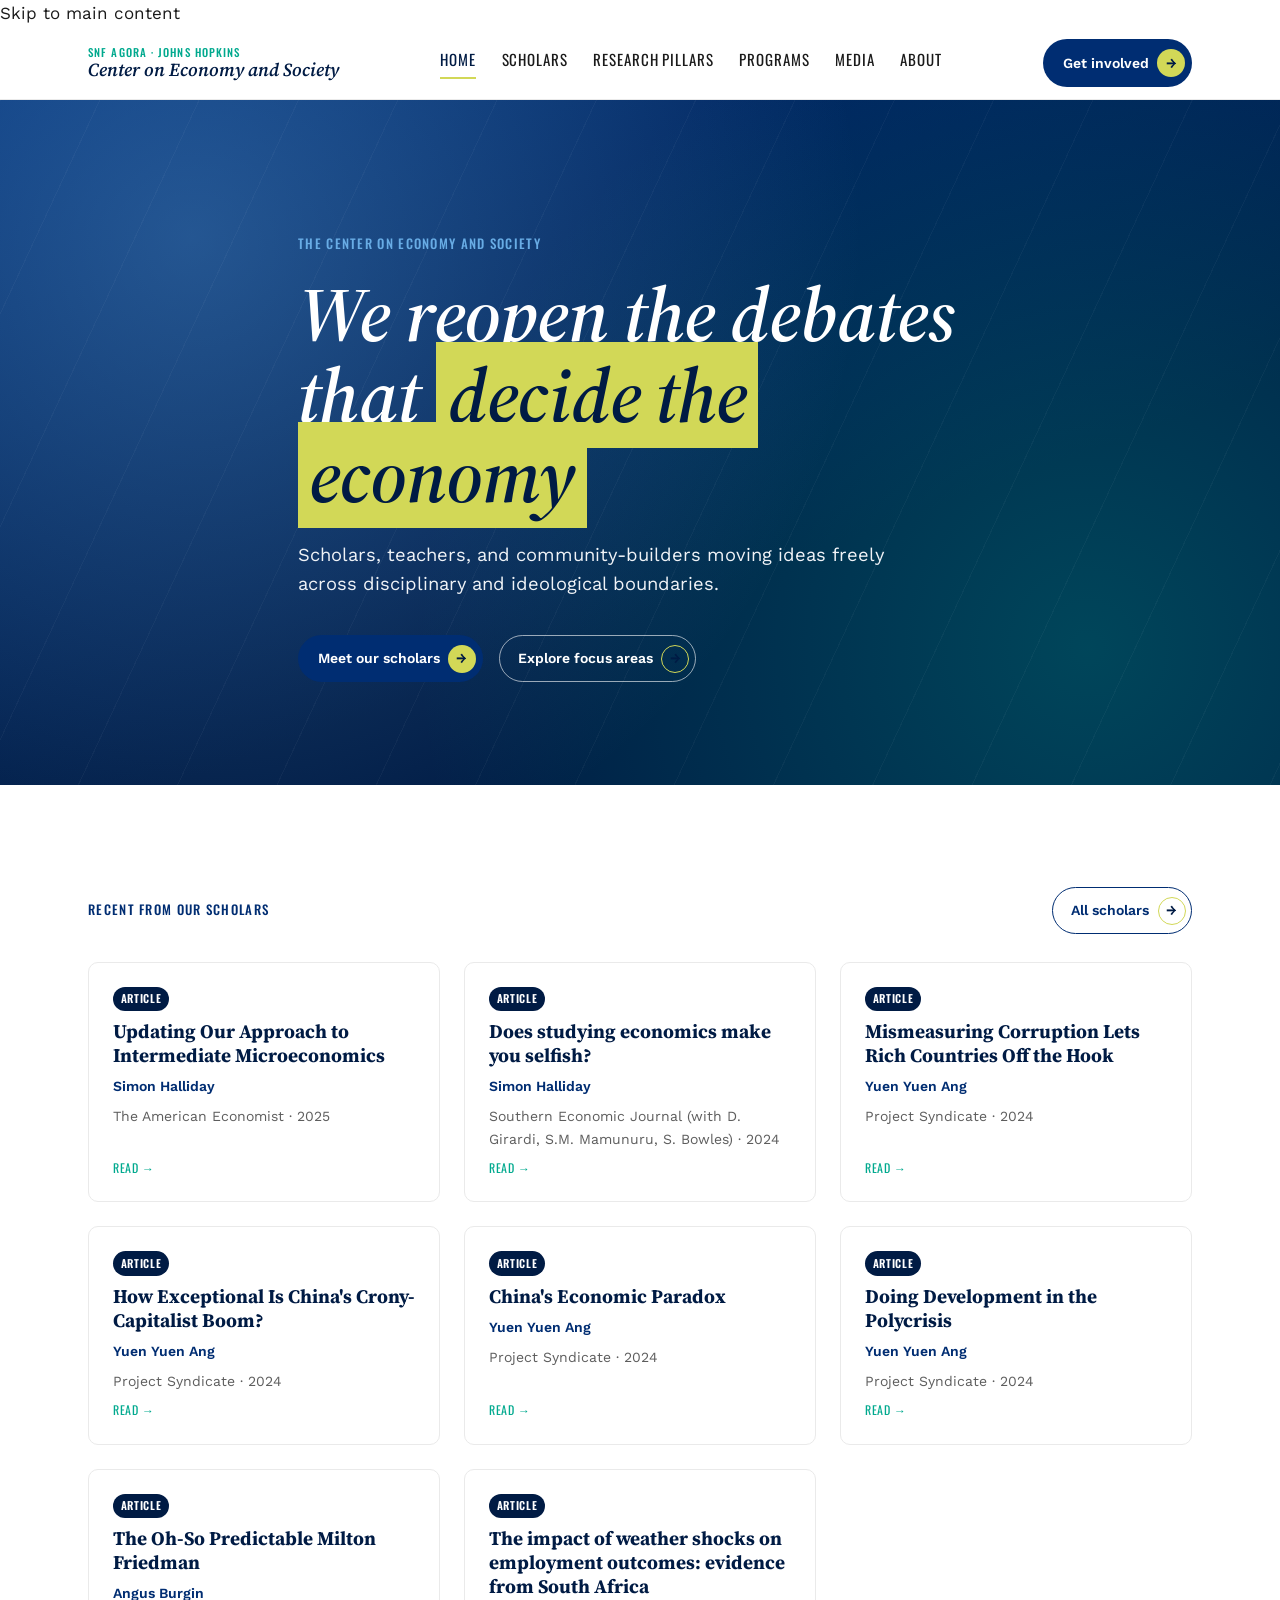
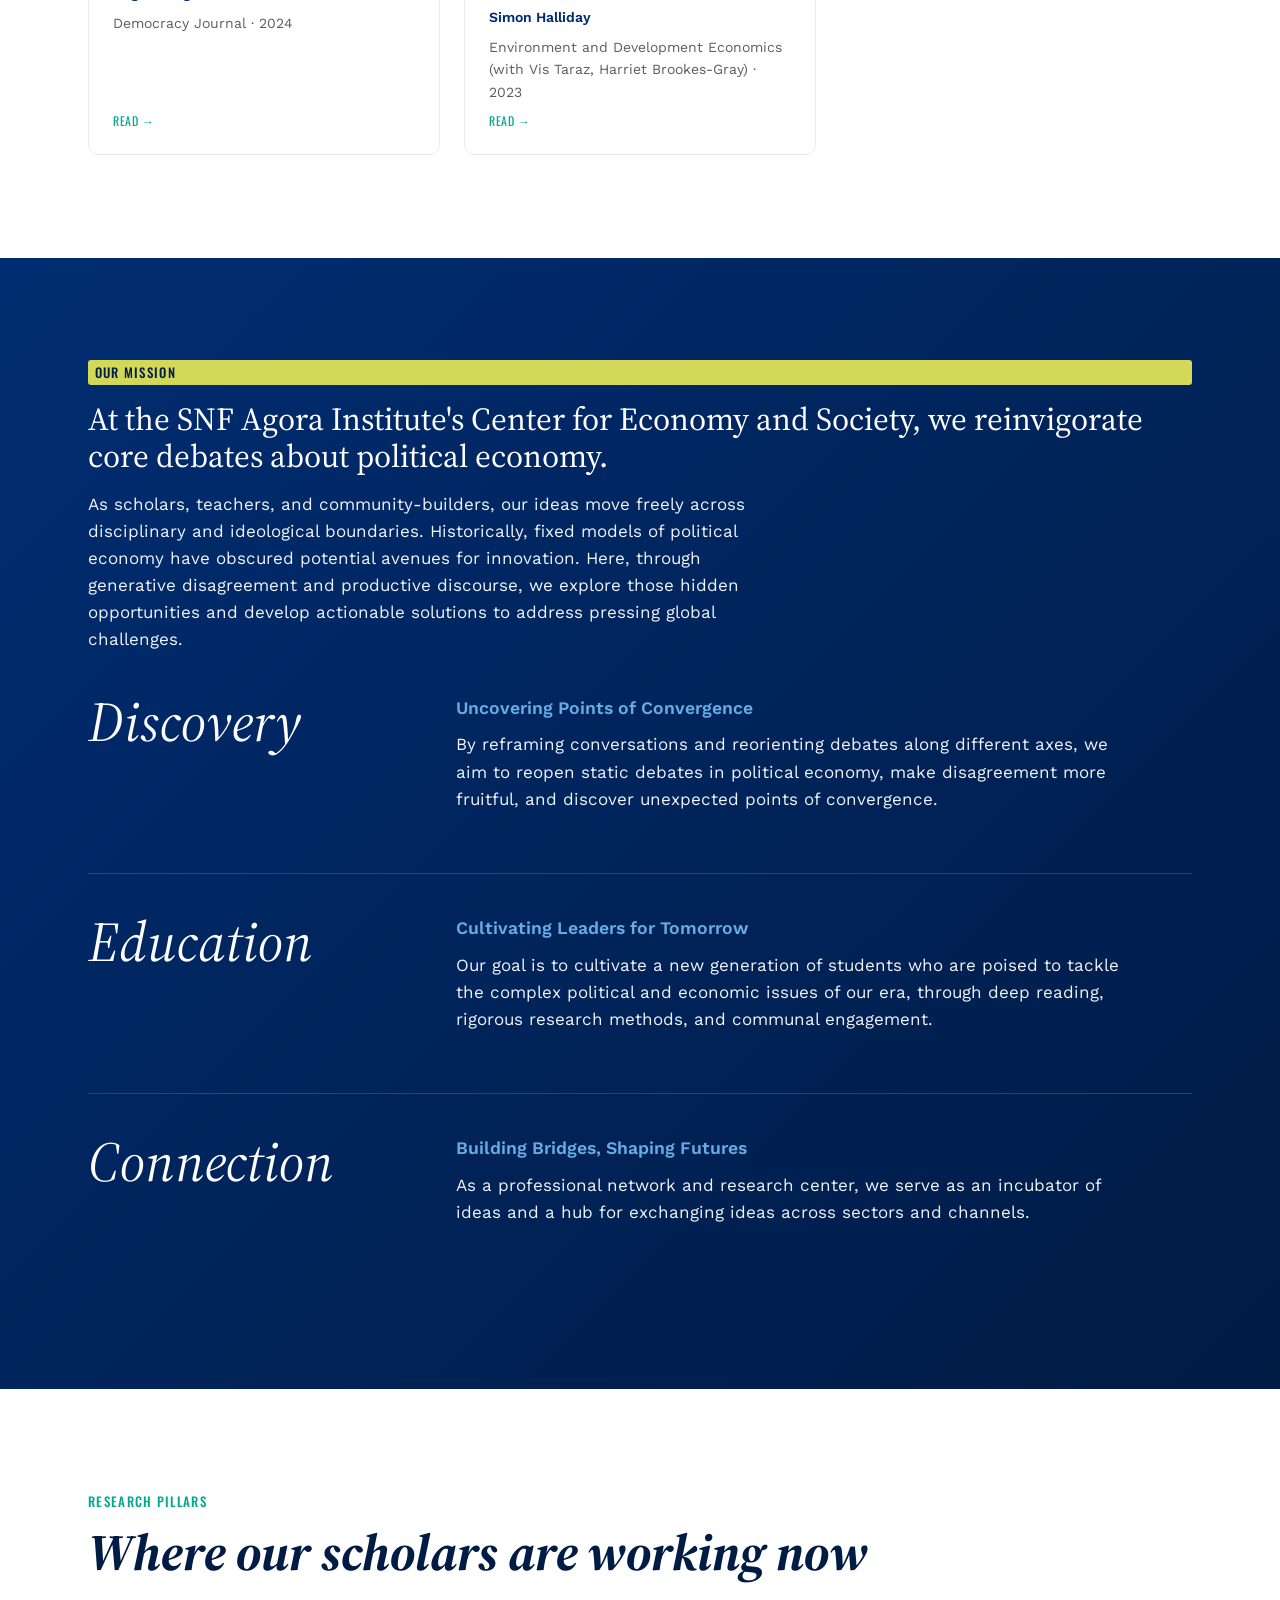
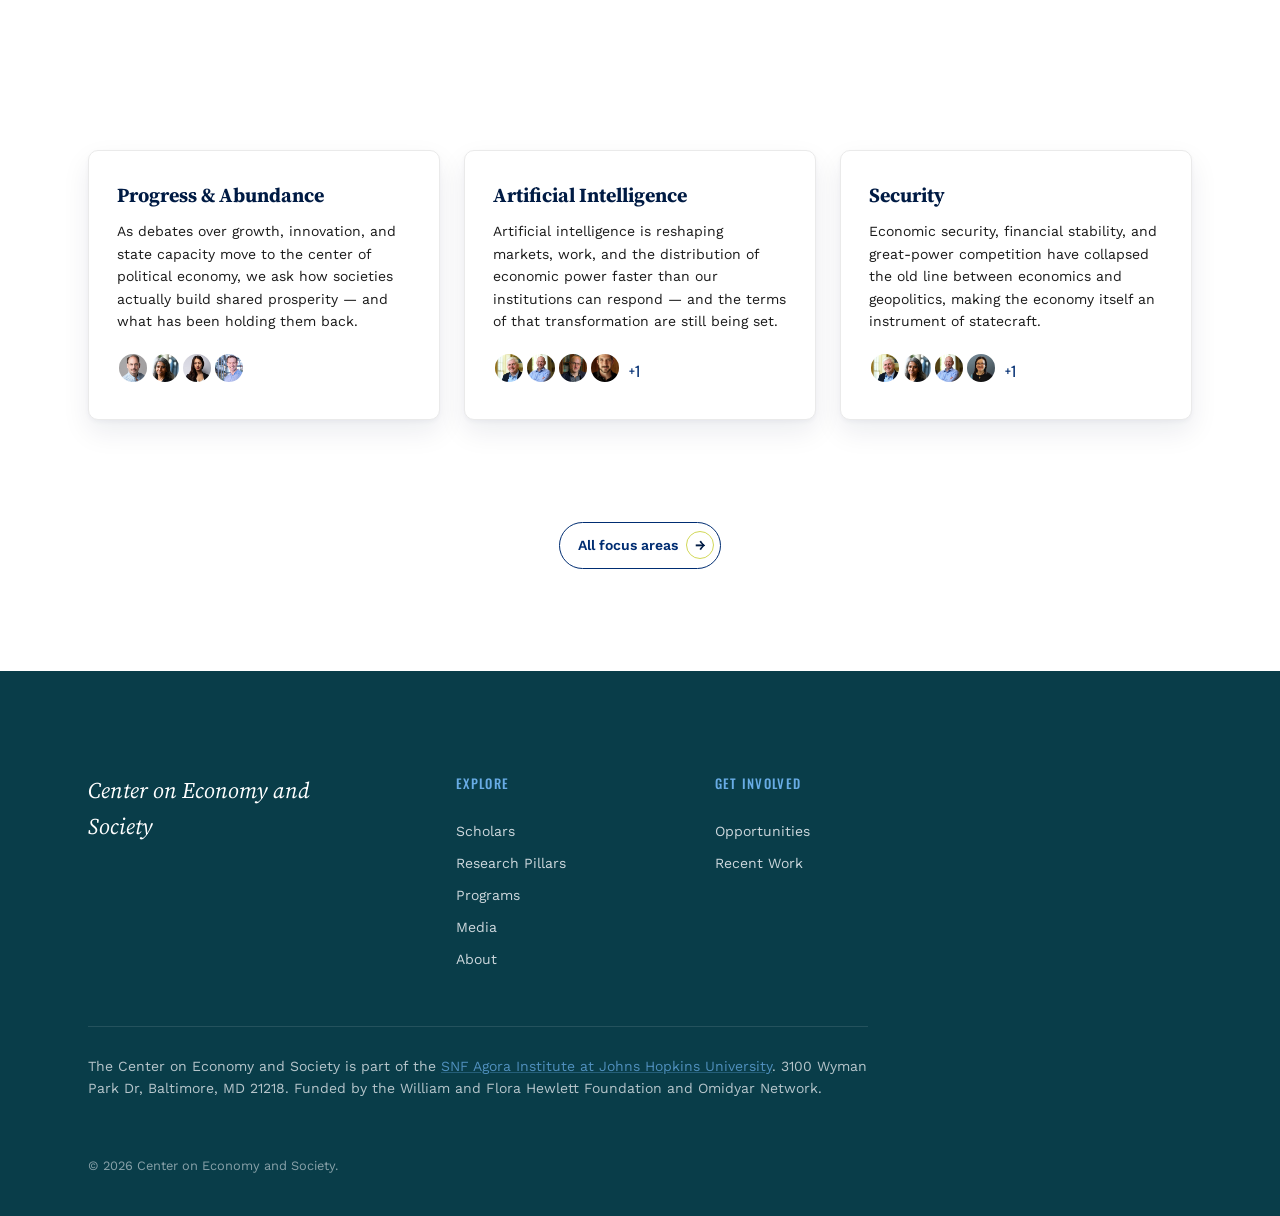
==== commit 7d8d8b35: "Restructure into multi-page site; add 4 Pillars and Media page Split the single scrolling page into " ====
--- a/index.html
+++ b/index.html
@@ -24,19 +24,19 @@
 
 <header id="site-header" class="site-header">
   <div class="site-header__inner container">
-    <a class="site-header__brand" href="#/">
+    <a class="site-header__brand" href="index.html">
       <span class="site-header__superlabel">SNF Agora · Johns Hopkins</span>
       <span class="site-header__wordmark">Center on Economy and Society</span>
-      <span class="site-header__folio">CES · Est. 2022</span>
     </a>
     <nav class="site-header__nav" aria-label="Primary">
-      <a class="site-header__link site-header__link--active" href="#/">Home</a>
-      <a class="site-header__link" href="#/people">Scholars</a>
-      <a class="site-header__link" href="#/focus-areas">Focus Areas</a>
-      <a class="site-header__link" href="#/programs">Programs</a>
-      <a class="site-header__link" href="#/about">About</a>
+      <a class="site-header__link site-header__link--active" href="index.html">Home</a>
+      <a class="site-header__link" href="people.html">Scholars</a>
+      <a class="site-header__link" href="focus-areas.html">Research Pillars</a>
+      <a class="site-header__link" href="programs.html">Programs</a>
+      <a class="site-header__link" href="media.html">Media</a>
+      <a class="site-header__link" href="about.html">About</a>
     </nav>
-    <a class="site-header__cta btn btn--pill" href="#/opportunities">Get involved<span class="btn__arrow">→</span></a>
+    <a class="site-header__cta btn btn--pill" href="programs.html#opportunities">Get involved<span class="btn__arrow">→</span></a>
     <button class="site-header__toggle" type="button" aria-expanded="false" aria-controls="site-header-nav" aria-label="Toggle navigation menu"></button>
   </div>
 </header>
@@ -45,31 +45,28 @@
 
   <section id="hero" class="hero">
     <div class="hero__bg" aria-hidden="true"></div>
-    <span class="hero__folio folio" aria-hidden="true">01 / The Center</span>
     <div class="hero__inner container">
       <p class="hero__eyebrow eyebrow">The Center on Economy and Society</p>
       <h1 class="hero__headline">We reopen the debates that <span class="hero__mark">decide the economy</span></h1>
       <p class="hero__lede">Scholars, teachers, and community-builders moving ideas freely across disciplinary and ideological boundaries.</p>
       <div class="hero__actions">
-        <a class="btn btn--pill" href="#/publications">Read our scholars' work<span class="btn__arrow">→</span></a>
-        <a class="btn btn--pill--ghost" href="#/people">Meet our scholars<span class="btn__arrow">→</span></a>
+        <a class="btn btn--pill" href="people.html">Meet our scholars<span class="btn__arrow">→</span></a>
+        <a class="btn btn--pill--ghost" href="focus-areas.html">Explore focus areas<span class="btn__arrow">→</span></a>
       </div>
     </div>
   </section>
 
   <section id="publications" class="pub-grid" aria-labelledby="pub-grid-head">
-    <span class="pub-grid__folio folio" aria-hidden="true">Recent Work</span>
     <div class="pub-grid__head container">
       <p class="eyebrow" id="pub-grid-head">Recent from our scholars</p>
-      <a class="btn btn--pill--ghost" href="#/publications">All work<span class="btn__arrow">→</span></a>
+      <a class="btn btn--pill--ghost" href="people.html">All scholars<span class="btn__arrow">→</span></a>
     </div>
     <div class="pub-grid__track container" id="pub-grid-track" data-loading="true">
-      <!-- JS-rendered: fetch('data/works.json') + data/individuals.json degradation path -->
+      <!-- JS-rendered: top publications across data/people.json, sorted by year, linking to person.html?id={id} -->
     </div>
   </section>
 
   <section id="mission" class="section-divider section-divider--navy" aria-labelledby="mission-head">
-    <span class="section-divider__folio folio" aria-hidden="true">02 / Our Mission</span>
     <div class="section-divider__inner container">
       <p class="section-divider__eyebrow eyebrow eyebrow--olive" id="mission-head">Our Mission</p>
       <p class="section-divider__title section-divider__title--is-italic">At the SNF Agora Institute's Center for Economy and Society, we reinvigorate core debates about political economy.</p>
@@ -101,79 +98,16 @@
     </div>
   </section>
 
-  <section id="focus-areas" class="focus-areas" aria-labelledby="focus-areas-head">
+  <section id="focus-areas-teaser" class="focus-areas" aria-labelledby="focus-areas-teaser-head">
     <div class="page-head container">
-      <span class="page-head__folio folio" aria-hidden="true">03 / Focus Areas</span>
-      <p class="page-head__eyebrow eyebrow eyebrow--teal" id="focus-areas-head">Focus Areas</p>
+      <p class="page-head__eyebrow eyebrow eyebrow--teal" id="focus-areas-teaser-head">Research Pillars</p>
       <h2 class="page-head__title">Where our scholars are working now</h2>
     </div>
-    <div class="focus-grid container" id="focus-grid">
-      <!-- JS-rendered: fetch('data/centers.json').focus_areas (6) matched to scholars via topics_current -->
+    <div class="focus-grid container" id="focus-grid-teaser" data-loading="true">
+      <!-- JS-rendered: fetch('data/site-content.json').focus_areas, first 3, linking to focus-areas.html -->
     </div>
-  </section>
-
-  <section id="people" class="people" aria-labelledby="people-head">
-    <div class="page-head container">
-      <span class="page-head__folio folio" aria-hidden="true">04 / Our Scholars</span>
-      <p class="page-head__eyebrow eyebrow eyebrow--teal" id="people-head">Our Scholars</p>
-      <h2 class="page-head__title">Leadership, postdoctoral fellows, and visiting fellows</h2>
-    </div>
-    <div class="role-filter container" role="group" aria-label="Filter scholars by role">
-      <button class="role-filter__btn is-active" type="button" data-role-filter="all">All</button>
-      <button class="role-filter__btn" type="button" data-role-filter="leadership">Leadership</button>
-      <button class="role-filter__btn" type="button" data-role-filter="postdoc">Postdoctoral Fellows</button>
-      <button class="role-filter__btn" type="button" data-role-filter="visiting">Visiting Fellows</button>
-    </div>
-    <div class="person-grid container" id="person-grid" data-loading="true">
-      <!-- JS-rendered: fetch('data/individuals.json') filtered to center_id == 'ces-jhu' -->
-    </div>
-    <div id="person-detail-root"></div>
-  </section>
-
-  <section id="programs" class="section-divider section-divider--teal" aria-labelledby="programs-head">
-    <span class="section-divider__folio folio" aria-hidden="true">05 / Programs</span>
-    <div class="section-divider__inner container">
-      <p class="section-divider__eyebrow eyebrow eyebrow--olive" id="programs-head">Programs</p>
-      <h2 class="section-divider__title">What we build together</h2>
-      <div class="activity-grid activity-grid--programs" id="programs-grid" data-loading="true">
-        <!-- JS-rendered: fetch('data/centers.json').current_projects — enCOREage, AI and the Economy, BA in MPE -->
-      </div>
-    </div>
-  </section>
-
-  <section id="activities" class="activities" aria-labelledby="activities-head">
-    <div class="page-head container">
-      <span class="page-head__folio folio" aria-hidden="true">06 / Ongoing Activities</span>
-      <p class="page-head__eyebrow eyebrow eyebrow--teal" id="activities-head">Ongoing Activities</p>
-      <h2 class="page-head__title">Community and convening</h2>
-    </div>
-    <div class="activity-grid activity-grid--activities container" id="activities-grid" data-loading="true">
-      <!-- JS-rendered: fetch('data/programs.json') source:author items, shown only when confirmed -->
-    </div>
-  </section>
-
-  <section id="opportunities" class="opportunities" aria-labelledby="opportunities-head">
-    <div class="page-head container">
-      <span class="page-head__folio folio" aria-hidden="true">07 / Opportunities</span>
-      <p class="page-head__eyebrow eyebrow eyebrow--teal" id="opportunities-head">Get Involved</p>
-      <h2 class="page-head__title">Opportunities to work with us</h2>
-    </div>
-    <div class="activity-grid activity-grid--opportunities container" id="opportunities-grid" data-loading="true">
-      <!-- JS-rendered: fetch('data/centers.json').opportunities -->
-    </div>
-  </section>
-
-  <section id="about" class="about" aria-labelledby="about-head">
-    <div class="page-head container">
-      <span class="page-head__folio folio" aria-hidden="true">08 / About</span>
-      <p class="page-head__eyebrow eyebrow eyebrow--teal" id="about-head">About the Center</p>
-      <h2 class="page-head__title">Established 2022</h2>
-    </div>
-    <div class="about__body container">
-      <p class="about__statement">The Center for Economy and Society is one of a number of inter-related initiatives funded by the Hewlett Foundation and Omidyar Network.</p>
-      <div class="about__meta" id="about-meta">
-        <!-- JS-rendered: leadership, funders, connected networks from data/centers.json -->
-      </div>
+    <div class="container" style="padding-block: 0 var(--band-pad); display:flex; justify-content:center;">
+      <a class="btn btn--pill--ghost" href="focus-areas.html">All focus areas<span class="btn__arrow">→</span></a>
     </div>
   </section>
 
@@ -185,16 +119,17 @@
 
     <div class="site-footer__col">
       <p class="site-footer__col-head eyebrow eyebrow--sky">Explore</p>
-      <a class="site-footer__link" href="#/people">Scholars</a>
-      <a class="site-footer__link" href="#/focus-areas">Focus Areas</a>
-      <a class="site-footer__link" href="#/programs">Programs</a>
-      <a class="site-footer__link" href="#/about">About</a>
+      <a class="site-footer__link" href="people.html">Scholars</a>
+      <a class="site-footer__link" href="focus-areas.html">Research Pillars</a>
+      <a class="site-footer__link" href="programs.html">Programs</a>
+      <a class="site-footer__link" href="media.html">Media</a>
+      <a class="site-footer__link" href="about.html">About</a>
     </div>
 
     <div class="site-footer__col">
       <p class="site-footer__col-head eyebrow eyebrow--sky">Get Involved</p>
-      <a class="site-footer__link" href="#/opportunities">Opportunities</a>
-      <a class="site-footer__link" href="#/publications">Recent Work</a>
+      <a class="site-footer__link" href="programs.html#opportunities">Opportunities</a>
+      <a class="site-footer__link" href="index.html#publications">Recent Work</a>
     </div>
 
     <p class="site-footer__attribution">The Center on Economy and Society is part of the <a class="site-footer__attribution-link" href="https://snfagora.jhu.edu">SNF Agora Institute at Johns Hopkins University</a>. 3100 Wyman Park Dr, Baltimore, MD 21218. Funded by the William and Flora Hewlett Foundation and Omidyar Network.</p>
--- a/css/style.css
+++ b/css/style.css
@@ -122,16 +122,6 @@
 .eyebrow--sky   { color: var(--skyblue); }
 .eyebrow--navy  { color: var(--navy); }
 
-/* Folio index — the recurring CES masthead device: "NN / LABEL" */
-.folio {
-  font-family: var(--font-label);
-  text-transform: uppercase;
-  letter-spacing: 0.1em;
-  font-weight: 500;
-  color: var(--blue);
-  opacity: 0.6;
-}
-
 .tag {
   display: inline-block;
   font-family: var(--font-body);
@@ -171,7 +161,6 @@
 .page-head {
   padding-block: var(--band-pad) calc(var(--band-pad) * 0.5);
 }
-.page-head__folio { display: block; margin-bottom: 1.5rem; }
 .page-head__eyebrow { display: block; margin-bottom: 0.75rem; }
 .page-head__title {
   font-family: var(--font-display);
@@ -375,15 +364,6 @@
   font-size: 1.15rem;
   font-weight: 600;
   color: var(--navy);
-}
-
-.site-header__folio {
-  font-family: var(--font-label);
-  font-size: 0.6875rem;
-  text-transform: uppercase;
-  letter-spacing: 0.1em;
-  color: var(--blue);
-  opacity: 0.55;
 }
 
 .site-header__nav {
@@ -474,21 +454,6 @@
   z-index: 0;
 }
 
-.hero__folio {
-  position: relative;
-  display: block;
-  font-size: clamp(3.5rem, 12vw, 9rem);
-  font-weight: 500;
-  color: var(--white);
-  opacity: 0.07;
-  white-space: nowrap;
-  margin-left: calc(-1 * var(--gutter));
-  padding-left: var(--gutter);
-  margin-bottom: -2rem;
-  z-index: 1;
-  pointer-events: none;
-}
-
 .hero__inner {
   position: relative;
   z-index: 1;
@@ -549,16 +514,6 @@
 .section-divider--teal {
   background: var(--darkteal);
   color: var(--white);
-}
-
-.section-divider__folio {
-  display: block;
-  margin-bottom: 1.5rem;
-}
-.section-divider--navy .section-divider__folio,
-.section-divider--teal .section-divider__folio {
-  color: var(--white);
-  opacity: 0.5;
 }
 
 .section-divider__inner {
@@ -645,15 +600,6 @@
 .focus-card:hover {
   transform: translateY(-3px);
   box-shadow: 0 4px 8px rgba(0,27,68,.06), 0 20px 36px rgba(0,27,68,.12);
-}
-
-.focus-card__index {
-  font-family: var(--font-label);
-  font-size: 1rem;
-  font-weight: 600;
-  color: var(--teal);
-  letter-spacing: 0.05em;
-  margin-bottom: 1rem;
 }
 
 .focus-card__title {
@@ -882,6 +828,14 @@
   flex-direction: column;
 }
 
+/* media.html renders .work-list directly under a .page-head, without the
+   .work-section wrapper's accent rule/padding (that wrapper is specific to
+   a scholar's own profile) — add matching bottom padding so the list isn't
+   flush against the next section. */
+.media-section .work-list {
+  padding-bottom: var(--band-pad);
+}
+
 .work-item {
   display: grid;
   grid-template-columns: auto 1fr auto;
@@ -917,6 +871,7 @@
 .work-item--article .work-item__badge    { background: var(--blue); }
 .work-item--newsletter .work-item__badge { background: var(--teal); color: var(--navy); }
 .work-item--link .work-item__badge       { background: var(--skyblue); color: var(--navy); }
+.work-item--talk .work-item__badge       { background: var(--darkteal); }
 
 .work-item__content { min-width: 0; }
 
@@ -1077,11 +1032,6 @@
   padding-block: var(--band-pad);
 }
 
-.pub-grid__folio {
-  display: block;
-  margin-bottom: 1.5rem;
-}
-
 .pub-grid__head {
   display: flex;
   align-items: baseline;
@@ -1230,7 +1180,6 @@
    17. Motion — scroll reveal, staggered load, reduced-motion
    -------------------------------------------------------------------------- */
 
-.hero__folio,
 .hero__eyebrow,
 .hero__headline,
 .hero__lede,
@@ -1238,7 +1187,6 @@
   opacity: 0;
   animation: reveal-up 0.6s var(--ease) forwards;
 }
-.hero__folio    { animation-delay: 0ms; }
 .hero__eyebrow  { animation-delay: 60ms; }
 .hero__headline { animation-delay: 120ms; }
 .hero__lede     { animation-delay: 180ms; }
@@ -1275,7 +1223,7 @@
 
 @media (prefers-reduced-motion: reduce) {
   html { scroll-behavior: auto; }
-  .hero__folio, .hero__eyebrow, .hero__headline, .hero__lede, .hero__actions,
+  .hero__eyebrow, .hero__headline, .hero__lede, .hero__actions,
   .focus-card, .person-card, .activity-card, .work-item, .pub-card {
     animation: none !important;
     transition: none !important;
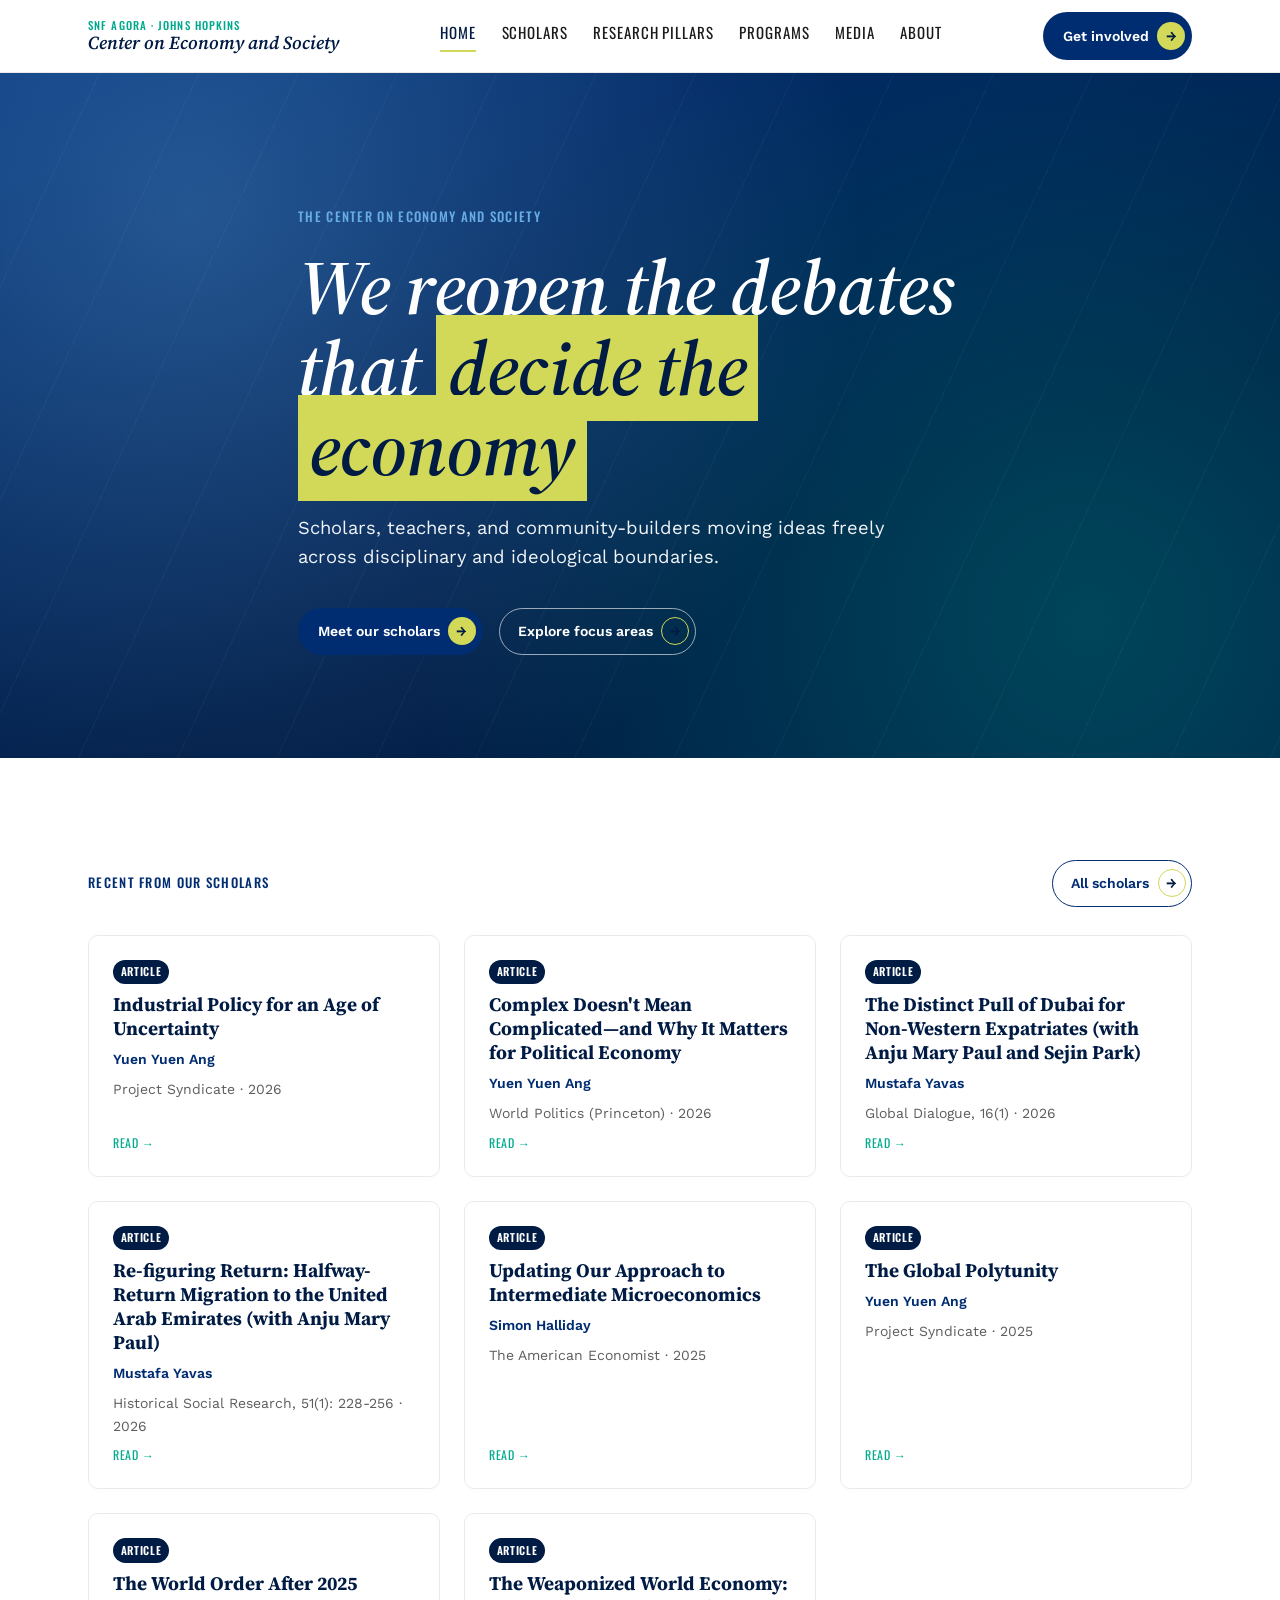
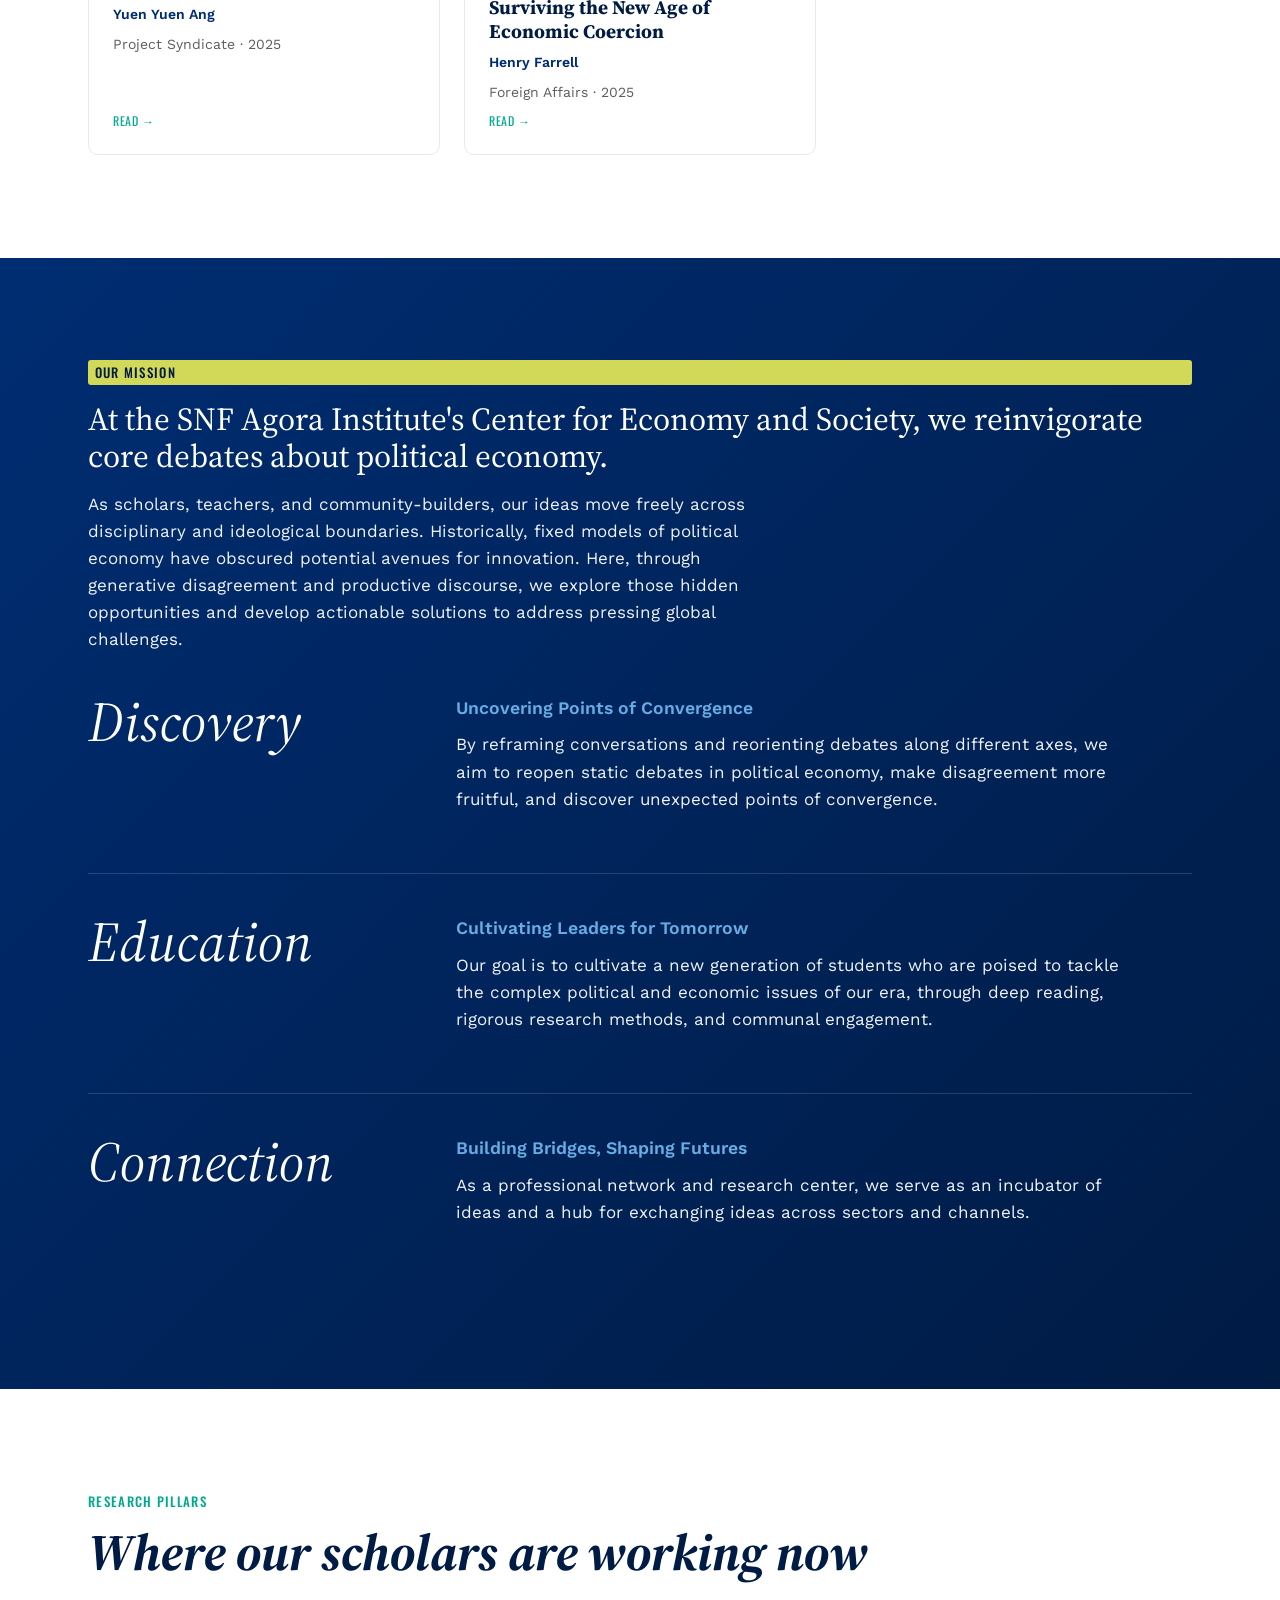
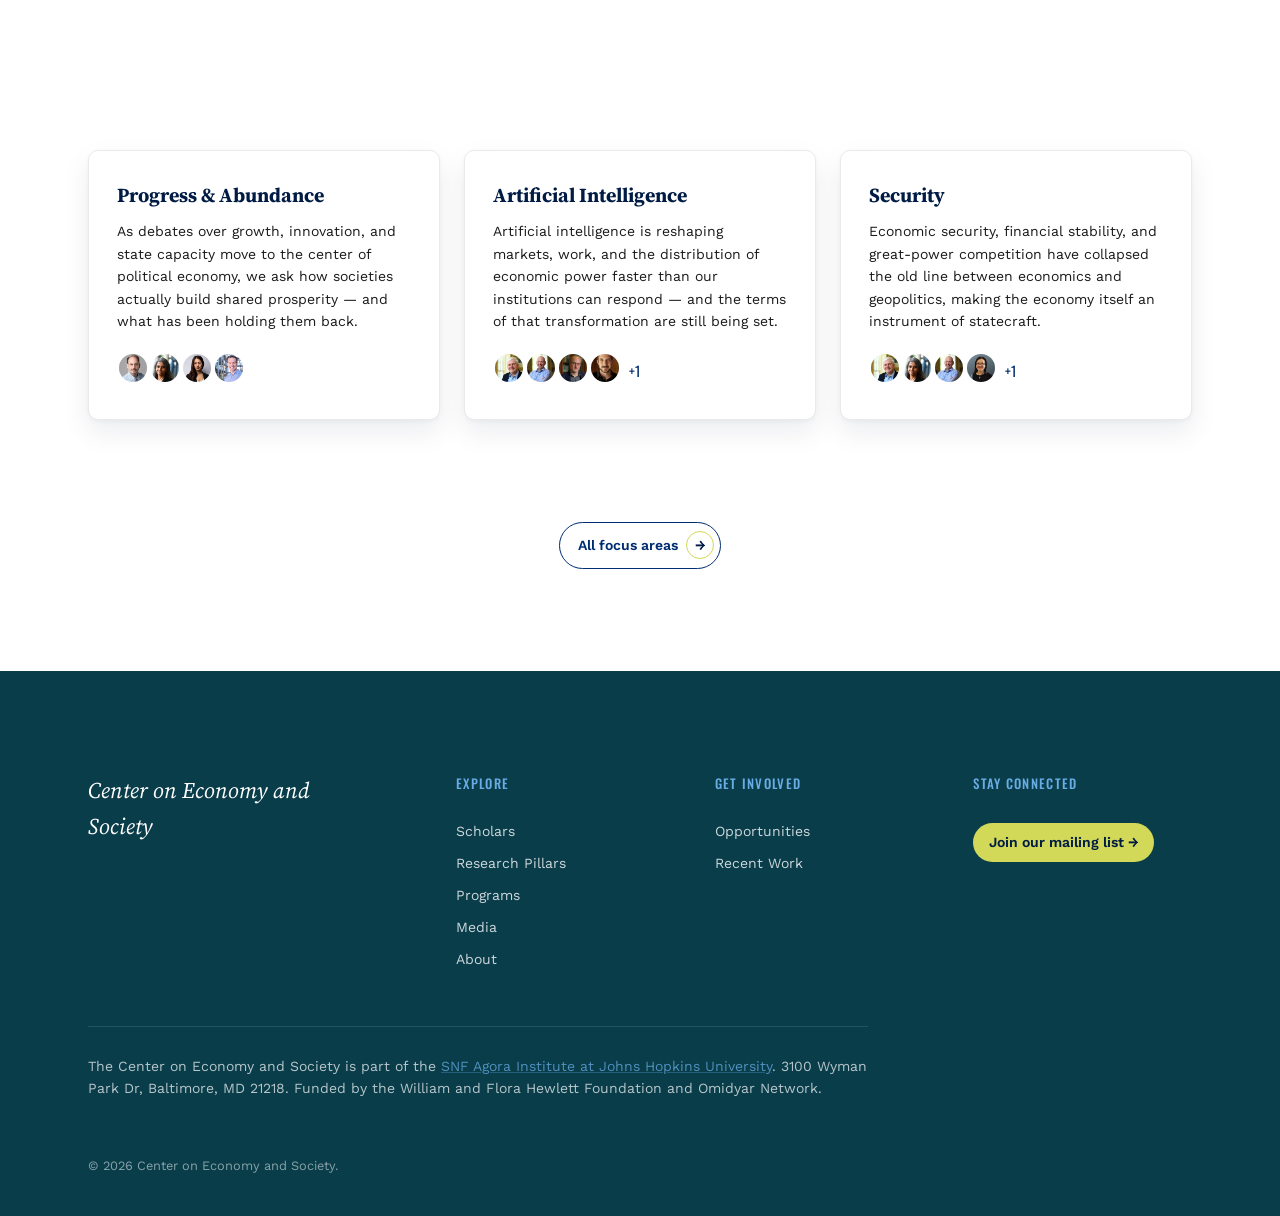
==== commit 0a7bcfef: "feat: add mailing-list signup and 2-year de-emphasis for older work Adds a "Join our mailing list" C" ====
--- a/index.html
+++ b/index.html
@@ -132,6 +132,11 @@
       <a class="site-footer__link" href="index.html#publications">Recent Work</a>
     </div>
 
+    <div class="site-footer__col">
+      <p class="site-footer__col-head eyebrow eyebrow--sky">Stay Connected</p>
+      <a class="site-footer__link site-footer__link--cta" id="footer-newsletter-link" href="https://forms.gle/REPLACE-WITH-YOUR-GOOGLE-FORM-URL" target="_blank" rel="noopener">Join our mailing list →</a>
+    </div>
+
     <p class="site-footer__attribution">The Center on Economy and Society is part of the <a class="site-footer__attribution-link" href="https://snfagora.jhu.edu">SNF Agora Institute at Johns Hopkins University</a>. 3100 Wyman Park Dr, Baltimore, MD 21218. Funded by the William and Flora Hewlett Foundation and Omidyar Network.</p>
     <p class="site-footer__legal">© 2026 Center on Economy and Society.</p>
   </div>
--- a/css/style.css
+++ b/css/style.css
@@ -321,6 +321,27 @@
 /* --------------------------------------------------------------------------
    6. Site Header / Masthead
    -------------------------------------------------------------------------- */
+
+/* Accessibility skip-link: off-screen until keyboard-focused, then jumps
+   above the header so keyboard/screen-reader users can bypass the nav. */
+.skip-link {
+  position: absolute;
+  top: -3rem;
+  left: 0;
+  z-index: 200;
+  background: var(--navy);
+  color: var(--white);
+  padding: 0.6rem 1.25rem;
+  font-family: var(--font-label);
+  font-size: var(--fs-small);
+  text-transform: uppercase;
+  letter-spacing: 0.02em;
+  border-radius: 0 0 var(--radius-card) 0;
+  transition: top 0.15s var(--ease);
+}
+.skip-link:focus {
+  top: 0;
+}
 
 .site-header {
   position: sticky;
@@ -1103,6 +1124,20 @@
   letter-spacing: 0.05em;
 }
 
+/* Older-than-2-years de-emphasis (see app.js isDated()) — dimmed, not
+   hidden, so nothing disappears from the record, and full-strength on
+   hover/focus so it stays readable and keyboard-accessible. */
+.work-item.is-dated,
+.pub-card.is-dated {
+  opacity: 0.55;
+}
+.work-item.is-dated:hover,
+.work-item.is-dated:focus-within,
+.pub-card.is-dated:hover,
+.pub-card.is-dated:focus-within {
+  opacity: 0.9;
+}
+
 /* --------------------------------------------------------------------------
    16. Footer
    -------------------------------------------------------------------------- */
@@ -1142,6 +1177,21 @@
   transition: opacity 0.2s var(--ease), color 0.2s var(--ease);
 }
 .site-footer__link:hover { opacity: 1; color: var(--skyblue); }
+
+.site-footer__link--cta {
+  display: inline-flex;
+  align-items: center;
+  gap: 0.5em;
+  align-self: flex-start;
+  margin-top: 0.2rem;
+  padding: 0.6em 1.1em;
+  border-radius: var(--radius-pill);
+  background: var(--olive);
+  color: var(--navy);
+  font-weight: 600;
+  opacity: 1;
+}
+.site-footer__link--cta:hover { background: var(--skyblue); color: var(--navy); }
 
 .site-footer__attribution {
   grid-column: 1 / -1;
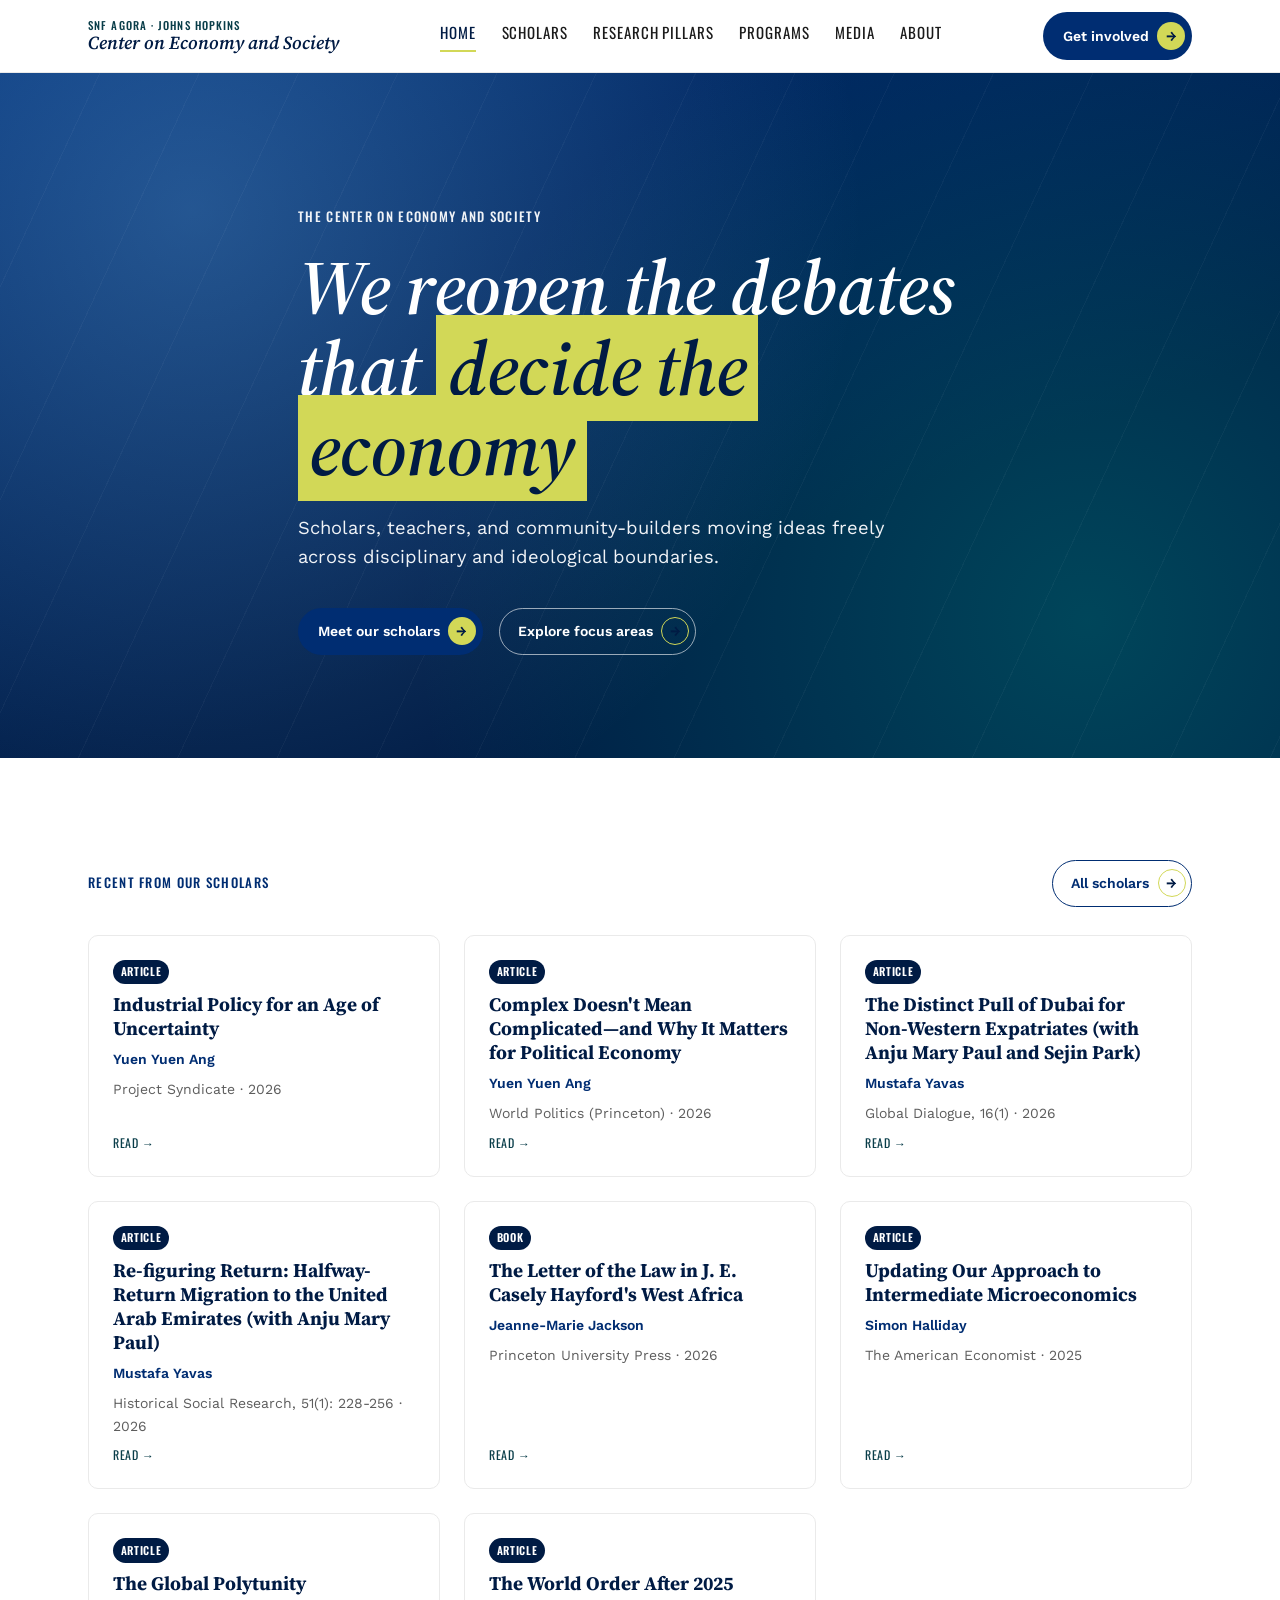
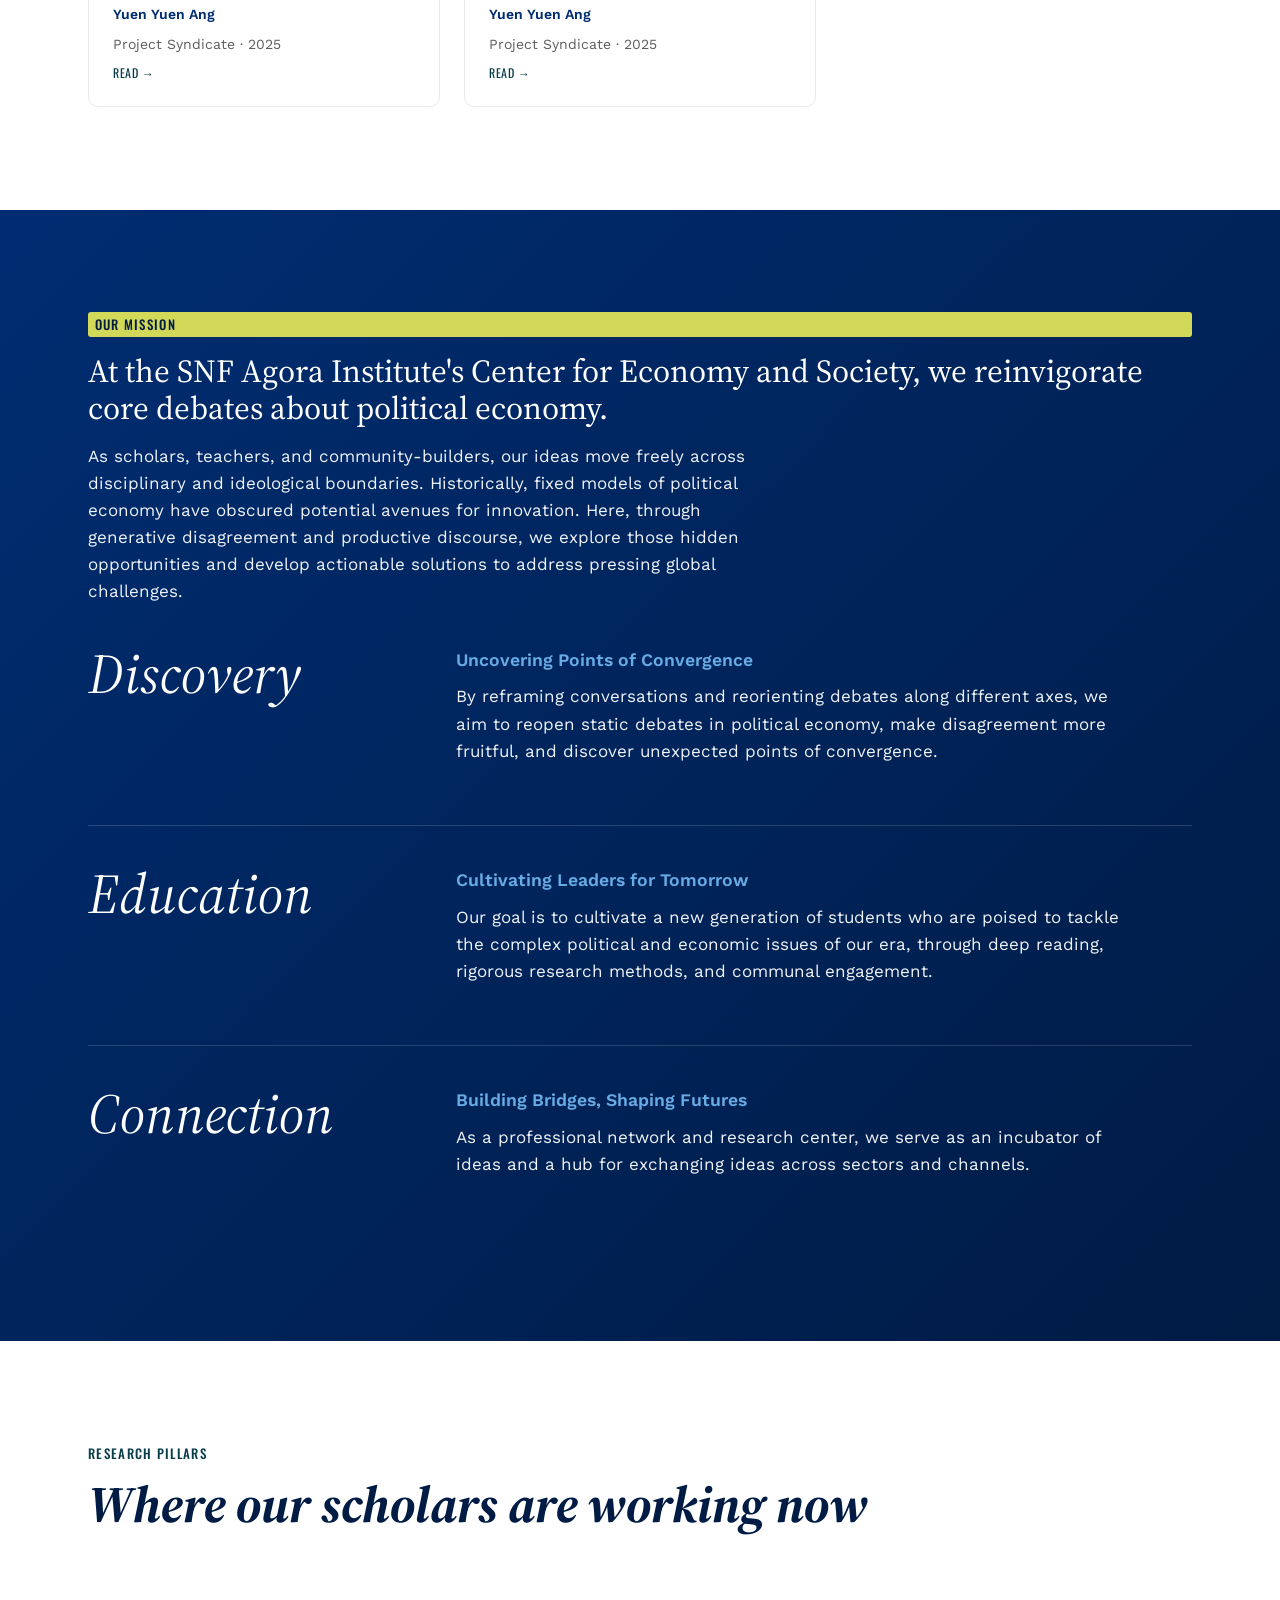
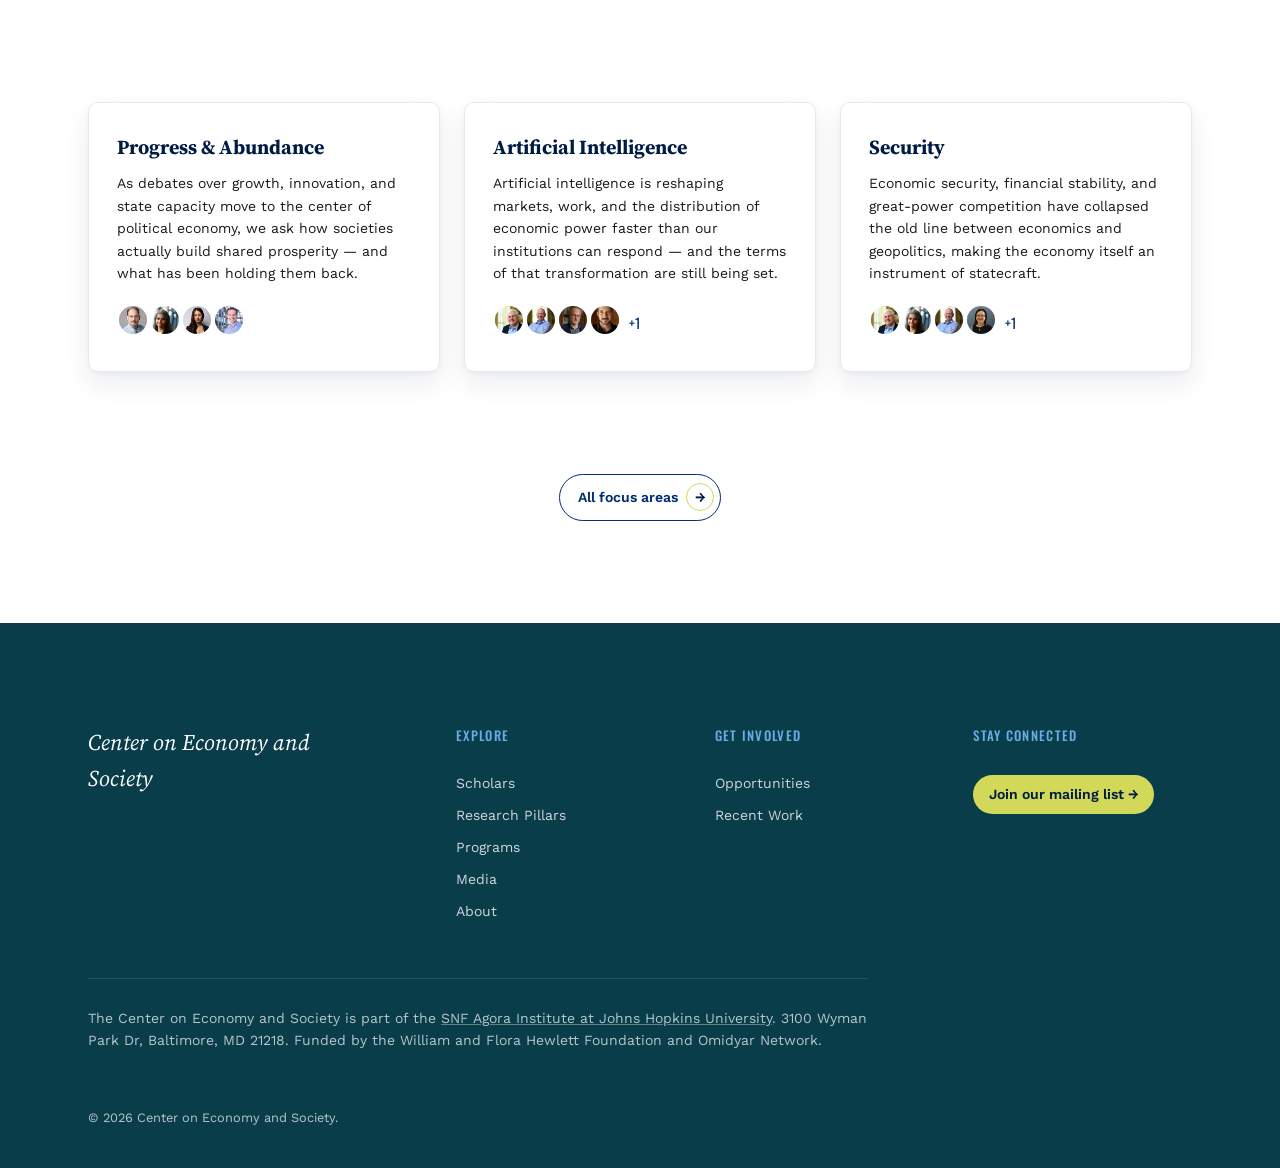
==== commit 298ee262: "fix(a11y): bring site to WCAG 2.1 AA conformance Audited against WCAG 2.1 Level AA, the standard the" ====
--- a/index.html
+++ b/index.html
@@ -28,8 +28,8 @@
       <span class="site-header__superlabel">SNF Agora · Johns Hopkins</span>
       <span class="site-header__wordmark">Center on Economy and Society</span>
     </a>
-    <nav class="site-header__nav" aria-label="Primary">
-      <a class="site-header__link site-header__link--active" href="index.html">Home</a>
+    <nav id="site-header-nav" class="site-header__nav" aria-label="Primary">
+      <a class="site-header__link site-header__link--active" href="index.html" aria-current="page">Home</a>
       <a class="site-header__link" href="people.html">Scholars</a>
       <a class="site-header__link" href="focus-areas.html">Research Pillars</a>
       <a class="site-header__link" href="programs.html">Programs</a>
@@ -42,6 +42,7 @@
 </header>
 
 <main id="main">
+  <p class="visually-hidden" id="page-status" role="status" aria-live="polite"></p>
 
   <section id="hero" class="hero">
     <div class="hero__bg" aria-hidden="true"></div>
@@ -58,7 +59,7 @@
 
   <section id="publications" class="pub-grid" aria-labelledby="pub-grid-head">
     <div class="pub-grid__head container">
-      <p class="eyebrow" id="pub-grid-head">Recent from our scholars</p>
+      <h2 class="eyebrow" id="pub-grid-head">Recent from our scholars</h2>
       <a class="btn btn--pill--ghost" href="people.html">All scholars<span class="btn__arrow">→</span></a>
     </div>
     <div class="pub-grid__track container" id="pub-grid-track" data-loading="true">
@@ -117,25 +118,25 @@
   <div class="site-footer__inner container">
     <div class="site-footer__brand">Center on Economy and Society</div>
 
-    <div class="site-footer__col">
+    <nav class="site-footer__col" aria-label="Footer: Explore">
       <p class="site-footer__col-head eyebrow eyebrow--sky">Explore</p>
       <a class="site-footer__link" href="people.html">Scholars</a>
       <a class="site-footer__link" href="focus-areas.html">Research Pillars</a>
       <a class="site-footer__link" href="programs.html">Programs</a>
       <a class="site-footer__link" href="media.html">Media</a>
       <a class="site-footer__link" href="about.html">About</a>
-    </div>
+    </nav>
 
-    <div class="site-footer__col">
+    <nav class="site-footer__col" aria-label="Footer: Get Involved">
       <p class="site-footer__col-head eyebrow eyebrow--sky">Get Involved</p>
       <a class="site-footer__link" href="programs.html#opportunities">Opportunities</a>
       <a class="site-footer__link" href="index.html#publications">Recent Work</a>
-    </div>
+    </nav>
 
-    <div class="site-footer__col">
+    <nav class="site-footer__col" aria-label="Footer: Stay Connected">
       <p class="site-footer__col-head eyebrow eyebrow--sky">Stay Connected</p>
-      <a class="site-footer__link site-footer__link--cta" id="footer-newsletter-link" href="https://forms.gle/REPLACE-WITH-YOUR-GOOGLE-FORM-URL" target="_blank" rel="noopener">Join our mailing list →</a>
-    </div>
+      <a class="site-footer__link site-footer__link--cta" id="footer-newsletter-link" href="https://forms.gle/REPLACE-WITH-YOUR-GOOGLE-FORM-URL" target="_blank" rel="noopener">Join our mailing list →<span class="visually-hidden"> (opens in a new tab)</span></a>
+    </nav>
 
     <p class="site-footer__attribution">The Center on Economy and Society is part of the <a class="site-footer__attribution-link" href="https://snfagora.jhu.edu">SNF Agora Institute at Johns Hopkins University</a>. 3100 Wyman Park Dr, Baltimore, MD 21218. Funded by the William and Flora Hewlett Foundation and Omidyar Network.</p>
     <p class="site-footer__legal">© 2026 Center on Economy and Society.</p>
--- a/css/style.css
+++ b/css/style.css
@@ -25,6 +25,19 @@
   --olive:     #d2d857;
   --teal:      #00a98e;
   --darkteal:  #093d49;
+  /* Accessible text variant of --teal. The brand teal is only 2.97:1 on white,
+     failing WCAG 2.1 AA (4.5:1) for the small uppercase labels it is used on.
+     This is an ALIAS of the existing --darkteal token, not a new colour: it keeps
+     the teal family and measures 11.83:1 on white / 10.63:1 on --offwhite.
+     Use --teal for borders and accents on dark grounds; --teal-text for text on light. */
+  --teal-text: var(--darkteal);
+  /* Focus ring is TWO-TONE on purpose. No single colour clears the 1.4.11 3:1
+     non-text minimum against every ground this site uses: --skyblue failed on
+     white (2.44:1) and a mid-blue failed on --darkteal (2.78:1) and --olive.
+     A dark core plus a white outer halo means at least one of the two always
+     has contrast — worst case 5.70:1 (navy core on --teal). */
+  --focus-ring: var(--navy);
+  --focus-ring-halo: var(--white);
   --offwhite:  #f0f3f7;
   --lightgray: #eaeaea;
   --white:     #ffffff;
@@ -95,8 +108,11 @@
 
 /* Global focus ring — brand contract, applies everywhere */
 :focus-visible {
-  outline: 3px solid var(--skyblue);
+  outline: 3px solid var(--focus-ring);
   outline-offset: 2px;
+  /* The halo sits in the outline-offset gap, so the indicator stays visible
+     whether the element is on a light or a dark band. */
+  box-shadow: 0 0 0 2px var(--focus-ring-halo), 0 0 0 6px var(--focus-ring);
 }
 
 .container {
@@ -117,8 +133,11 @@
   font-weight: 500;
   color: var(--blue);
 }
-.eyebrow--teal  { color: var(--teal); }
+.eyebrow--teal  { color: var(--teal-text); }
 .eyebrow--olive { color: var(--navy); background: var(--olive); padding: 0.15em 0.5em; border-radius: 3px; display: inline-block; }
+/* --skyblue is legible on the dark footer (4.86:1) but only 2.43:1 on white,
+   and this modifier is used on both. Default to the dark-ground value and
+   override it for the light-card context below. */
 .eyebrow--sky   { color: var(--skyblue); }
 .eyebrow--navy  { color: var(--navy); }
 
@@ -153,9 +172,43 @@
   transition: border-color 0.2s var(--ease), color 0.2s var(--ease), background 0.2s var(--ease);
 }
 .link-chip:hover {
-  border-color: var(--teal);
-  color: var(--teal);
+  border-color: var(--teal-text);
+  color: var(--teal-text);
   background: var(--offwhite);
+}
+
+/* Role filter (people.html). These buttons had no styles at all: every state
+   rendered as identical default browser text, so sighted users could not tell
+   which filter was active even though aria-pressed was correct (WCAG 1.4.1).
+   The selected state carries weight + fill + border, not colour alone. */
+.role-filter {
+  display: flex;
+  flex-wrap: wrap;
+  gap: 0.5rem;
+  padding-block: 0 1.5rem;
+}
+.role-filter__btn {
+  font-family: var(--font-label);
+  font-size: var(--fs-small);
+  text-transform: uppercase;
+  letter-spacing: 0.04em;
+  color: var(--navy);
+  background: var(--white);
+  border: 1.5px solid var(--lightgray);
+  border-radius: var(--radius-pill);
+  padding: 0.5em 1.1em;
+  transition: background 0.2s var(--ease), border-color 0.2s var(--ease), color 0.2s var(--ease);
+}
+.role-filter__btn:hover {
+  border-color: var(--blue);
+  background: var(--offwhite);
+}
+.role-filter__btn.is-active,
+.role-filter__btn[aria-pressed="true"] {
+  background: var(--blue);
+  border-color: var(--blue);
+  color: var(--white);
+  font-weight: 600;
 }
 
 .page-head {
@@ -283,7 +336,9 @@
   background: var(--blue);
 }
 .avatar--tile.avatar--blue     { background: var(--blue); }
-.avatar--tile.avatar--teal     { background: var(--teal); }
+/* --teal-text, not --teal: these tiles carry white initials, and white on the
+   brand teal is 2.97:1 (fails AA). On --teal-text it is 5.08:1. */
+.avatar--tile.avatar--teal     { background: var(--teal-text); }
 .avatar--tile.avatar--darkteal { background: var(--darkteal); }
 .avatar--tile.avatar--navy     { background: var(--navy); }
 
@@ -309,14 +364,11 @@
   align-items: center;
   justify-content: center;
 }
-[data-no-photo]::after {
-  content: attr(data-initials);
-  font-family: var(--font-label);
-  color: var(--white);
-  font-weight: 500;
-  text-transform: uppercase;
-  letter-spacing: 0.02em;
-}
+/* No ::after fallback here on purpose. avatarHtml() is the only thing that emits
+   [data-no-photo] and it always includes an explicit <span class="avatar__initials">,
+   so a generated-content copy rendered the initials twice ("HHHH"). Styling lives on
+   .avatar__initials instead — which is also the more accessible of the two, since
+   CSS generated content is not reliably exposed to assistive tech. */
 
 /* --------------------------------------------------------------------------
    6. Site Header / Masthead
@@ -343,6 +395,21 @@
   top: 0;
 }
 
+/* Visually hidden but exposed to assistive tech: used for live-region status
+   text and for "(opens in a new tab)" warnings. Deliberately not display:none
+   or visibility:hidden, which would remove it from the accessibility tree. */
+.visually-hidden {
+  position: absolute;
+  width: 1px;
+  height: 1px;
+  margin: -1px;
+  padding: 0;
+  overflow: hidden;
+  clip: rect(0, 0, 0, 0);
+  white-space: nowrap;
+  border: 0;
+}
+
 .site-header {
   position: sticky;
   top: 0;
@@ -375,7 +442,7 @@
   font-size: 0.6875rem;
   text-transform: uppercase;
   letter-spacing: 0.1em;
-  color: var(--teal);
+  color: var(--teal-text);
   font-weight: 500;
 }
 
@@ -482,7 +549,12 @@
 }
 
 .hero__eyebrow {
-  color: var(--skyblue);
+  /* NOT --skyblue. .hero__bg layers a rgba(104,172,229,0.35) radial glow at 15% 20%
+     — the same hue as --skyblue — directly under this text, so the token drops to
+     3.24:1 against its own glow (35.7% of the text area below 4.5:1). axe reports
+     this only as "incomplete" because it cannot resolve gradient backgrounds.
+     --offwhite holds 7.10:1 against the worst pixel of that gradient. */
+  color: var(--offwhite);
   margin-bottom: 1.25rem;
 }
 
@@ -551,6 +623,10 @@
   margin-bottom: 1rem;
 }
 .section-divider__title.is-italic { font-style: italic; }
+/* On programs.html this element is the page's <h1>, so it must not render
+   smaller than the <h2>s further down the page. Scoped to the h1 only —
+   every other .section-divider__title stays at --fs-h2. */
+h1.section-divider__title { font-size: var(--fs-h1); }
 
 .section-divider__intro {
   max-width: var(--maxw-read);
@@ -669,11 +745,18 @@
   transform: translate(-4px, 4px);
   transition: opacity 0.2s var(--ease), transform 0.2s var(--ease), background 0.2s var(--ease), border-color 0.2s var(--ease);
 }
-.focus-card:hover .focus-card__cue {
+/* --blue, not --skyblue: the glyph is white, and white on --skyblue is 2.44:1
+   (fails AA and the 3:1 non-text floor). White on --blue is 12.98:1. */
+/* :focus-within and :focus-visible are not optional here — the cue is opacity:0
+   at rest, so without them a keyboard user focuses a real link and sees nothing
+   at all on screen, focus ring included (WCAG 2.4.7). */
+.focus-card:hover .focus-card__cue,
+.focus-card:focus-within .focus-card__cue,
+.focus-card__cue:focus-visible {
   opacity: 1;
   transform: translate(0,0);
-  background: var(--skyblue);
-  border-color: var(--skyblue);
+  background: var(--blue);
+  border-color: var(--blue);
   color: var(--white);
 }
 
@@ -743,7 +826,7 @@
   font-size: 0.75rem;
   text-transform: uppercase;
   letter-spacing: 0.06em;
-  color: var(--teal);
+  color: var(--teal-text);
   font-weight: 500;
   margin-top: 0.5rem;
 }
@@ -867,10 +950,14 @@
   transition: opacity 0.2s var(--ease);
 }
 .work-item:first-child { padding-top: 0; }
-.work-item:hover .work-item__title { color: var(--blue); }
-.work-item:hover .work-item__cue {
-  background: var(--skyblue);
-  border-color: var(--skyblue);
+.work-item:hover .work-item__title,
+.work-item:focus-within .work-item__title { color: var(--blue); }
+/* See .focus-card__cue: white on --skyblue is 2.44:1. */
+.work-item:hover .work-item__cue,
+.work-item:focus-within .work-item__cue,
+.work-item__cue:focus-visible {
+  background: var(--blue);
+  border-color: var(--blue);
   color: var(--white);
 }
 
@@ -908,8 +995,10 @@
 .work-item__meta {
   font-family: var(--font-body);
   font-size: var(--fs-small);
+  /* --blue at full strength rather than the old opacity: 0.75. Opacity here
+     compounded with .is-dated's own opacity and dropped this text to 3.56:1
+     (WCAG 1.4.3 needs 4.5:1). The token flat is 12.98:1 on white. */
   color: var(--blue);
-  opacity: 0.75;
   margin-bottom: 0.4rem;
 }
 
@@ -919,8 +1008,15 @@
   max-width: var(--maxw-read);
 }
 
+.work-item__cover-link {
+  display: inline-block;
+  margin-top: 0.3rem;
+}
+
 .work-item__cover {
-  width: 3.5rem;
+  width: 6rem;
+  aspect-ratio: 16 / 9;
+  object-fit: cover;
   border-radius: 4px;
   box-shadow: var(--shadow-card);
 }
@@ -1032,12 +1128,15 @@
   flex-grow: 1;
 }
 
+/* These cards sit on white, where --skyblue is 2.43:1. --blue is 12.98:1. */
+.activity-card__eyebrow.eyebrow--sky { color: var(--blue); }
+
 .activity-card__meta {
   font-family: var(--font-label);
   font-size: 0.75rem;
   text-transform: uppercase;
   letter-spacing: 0.05em;
-  color: var(--teal);
+  color: var(--teal-text);
 }
 
 .activity-card__cta {
@@ -1117,25 +1216,35 @@
 
 .pub-card__cue {
   margin-top: auto;
-  color: var(--teal);
+  color: var(--teal-text);
   font-family: var(--font-label);
   font-size: 0.75rem;
   text-transform: uppercase;
   letter-spacing: 0.05em;
 }
 
-/* Older-than-2-years de-emphasis (see app.js isDated()) — dimmed, not
-   hidden, so nothing disappears from the record, and full-strength on
-   hover/focus so it stays readable and keyboard-accessible. */
+/* Older-than-2-years de-emphasis (see app.js isDated()) — dimmed, not hidden,
+   so nothing disappears from the record, and full-strength on hover/focus.
+   NOTE: this rule is currently DORMANT. .work-item.is-in / .pub-card.is-in (see
+   the scroll-reveal block near the end of this file) set opacity: 1 with equal
+   specificity and appear later in the source, so they win, and every .is-dated
+   item actually renders at full opacity. That has always been true.
+   The value below is kept at an accessible level rather than the original 0.55
+   so that if the ordering is ever fixed the rule does not reintroduce a contrast
+   failure: opacity dims the whole subtree, and the floor is set by the lowest-
+   contrast descendant (.work-item__meta, --blue). At 0.55 that text fell to
+   3.42:1, failing WCAG 1.4.3; at 0.9 it holds at 10.81:1.
+   Reviving the feature is a design decision, not an accessibility one. */
 .work-item.is-dated,
 .pub-card.is-dated {
-  opacity: 0.55;
+  opacity: 0.9;
 }
 .work-item.is-dated:hover,
 .work-item.is-dated:focus-within,
 .pub-card.is-dated:hover,
 .pub-card.is-dated:focus-within {
-  opacity: 0.9;
+  /* Base is now 0.9, so hover/focus goes to full to keep the brighten-on-interaction cue. */
+  opacity: 1;
 }
 
 /* --------------------------------------------------------------------------
@@ -1204,18 +1313,22 @@
   max-width: 780px;
 }
 
+/* Inherits the parent paragraph's opacity: 0.75, which drags --skyblue down to
+   3.42:1 on --darkteal. --offwhite composites to 6.72:1 at that same opacity and
+   stays on-palette; the underline keeps the link distinguishable without colour. */
 .site-footer__attribution-link {
-  color: var(--skyblue);
+  color: var(--offwhite);
   text-decoration: underline;
-  text-decoration-color: rgba(104,172,229,0.4);
-}
-.site-footer__attribution-link:hover { text-decoration-color: var(--skyblue); }
+  text-decoration-color: rgba(240,243,247,0.5);
+}
+.site-footer__attribution-link:hover { text-decoration-color: var(--offwhite); }
 
 .site-footer__legal {
   grid-column: 1 / -1;
   font-size: 0.8rem;
   color: var(--offwhite);
-  opacity: 0.55;
+  /* 0.55 composited to 4.35:1 on --darkteal, just under the 4.5:1 AA floor. */
+  opacity: 0.75;
   margin-top: 1rem;
 }
 
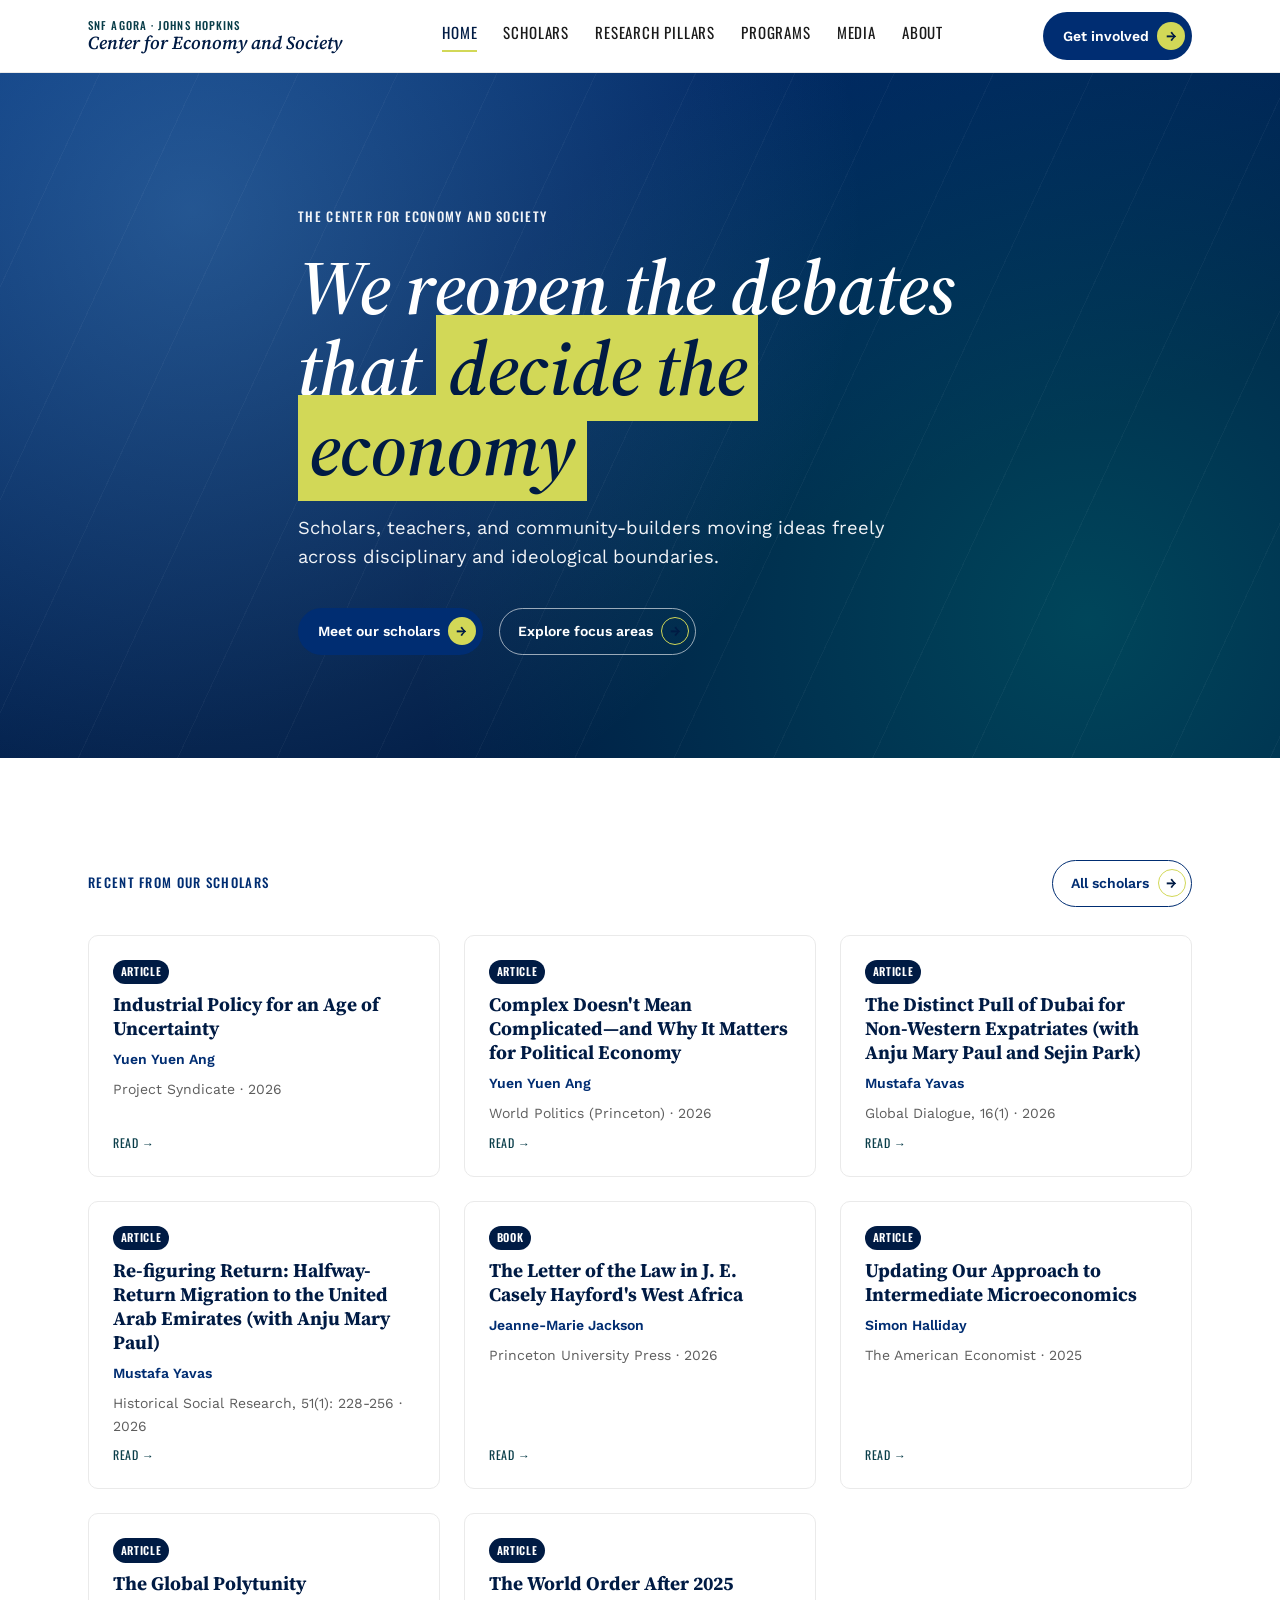
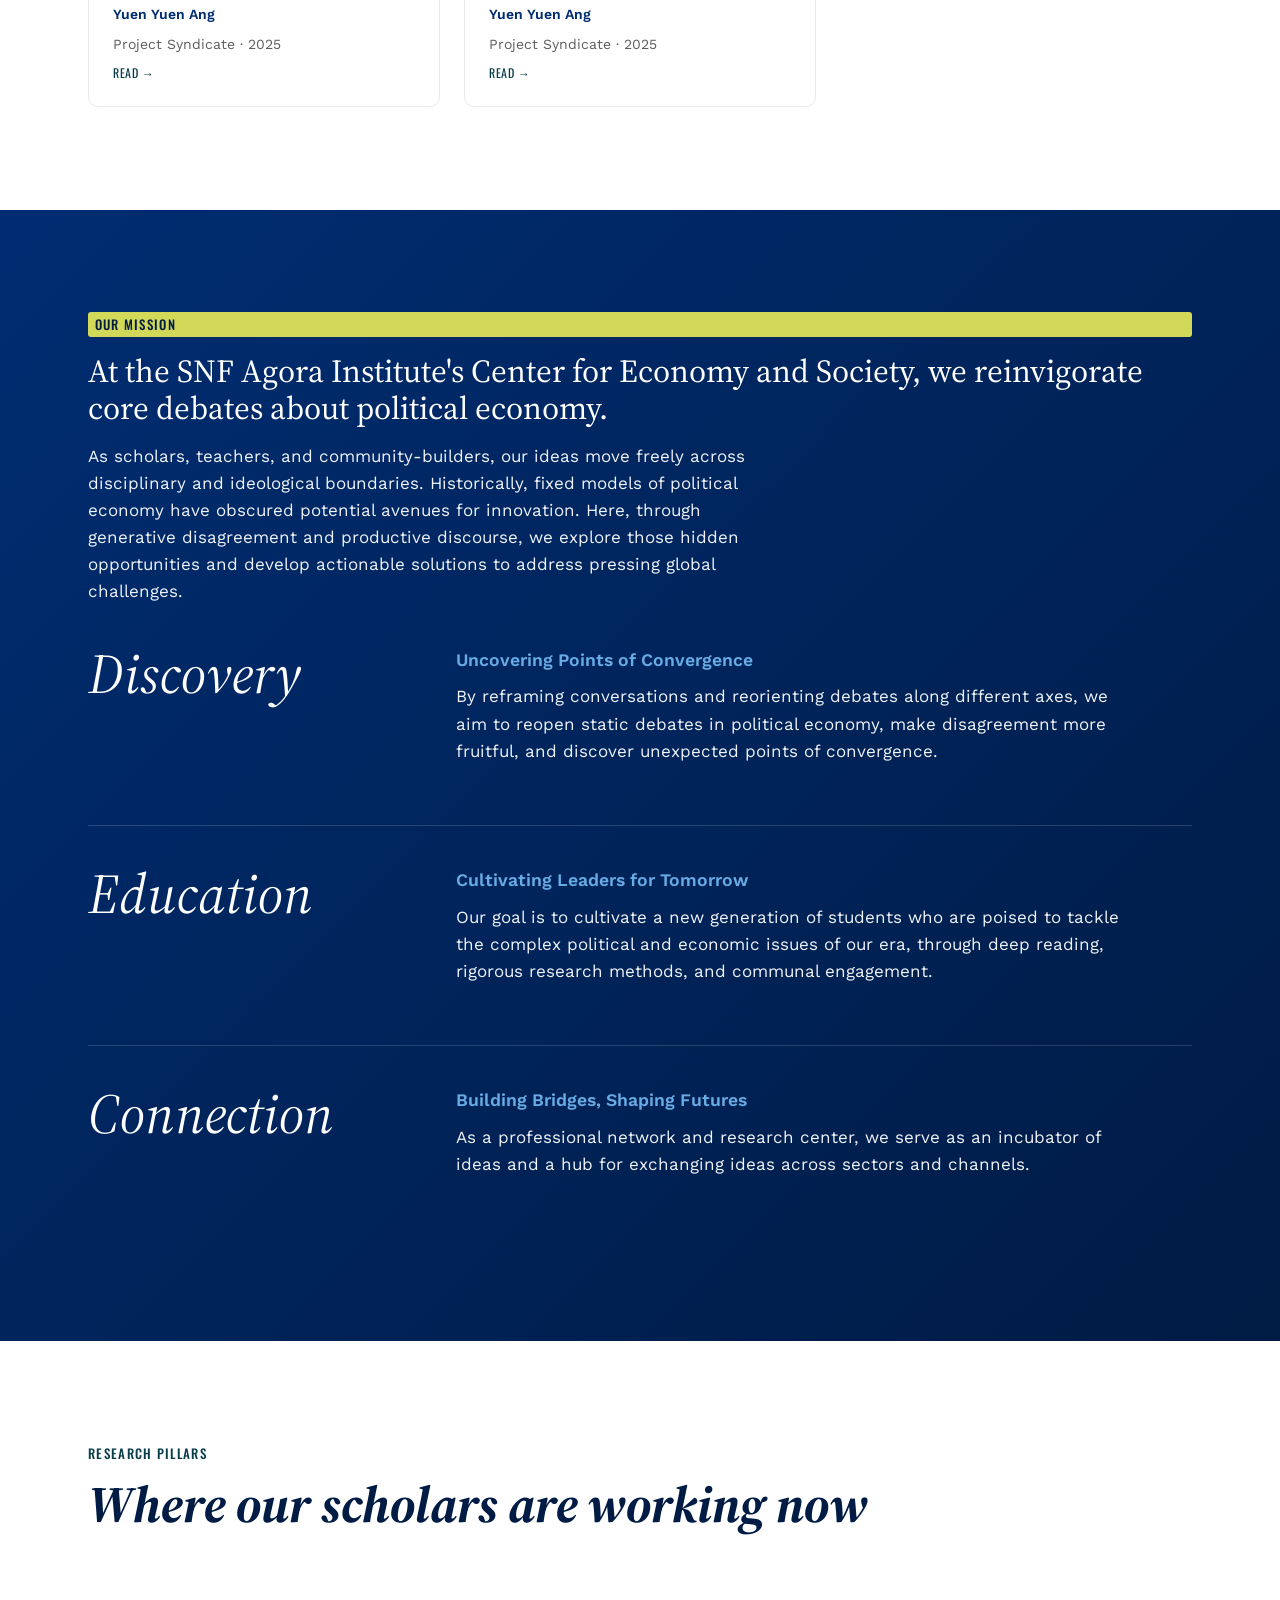
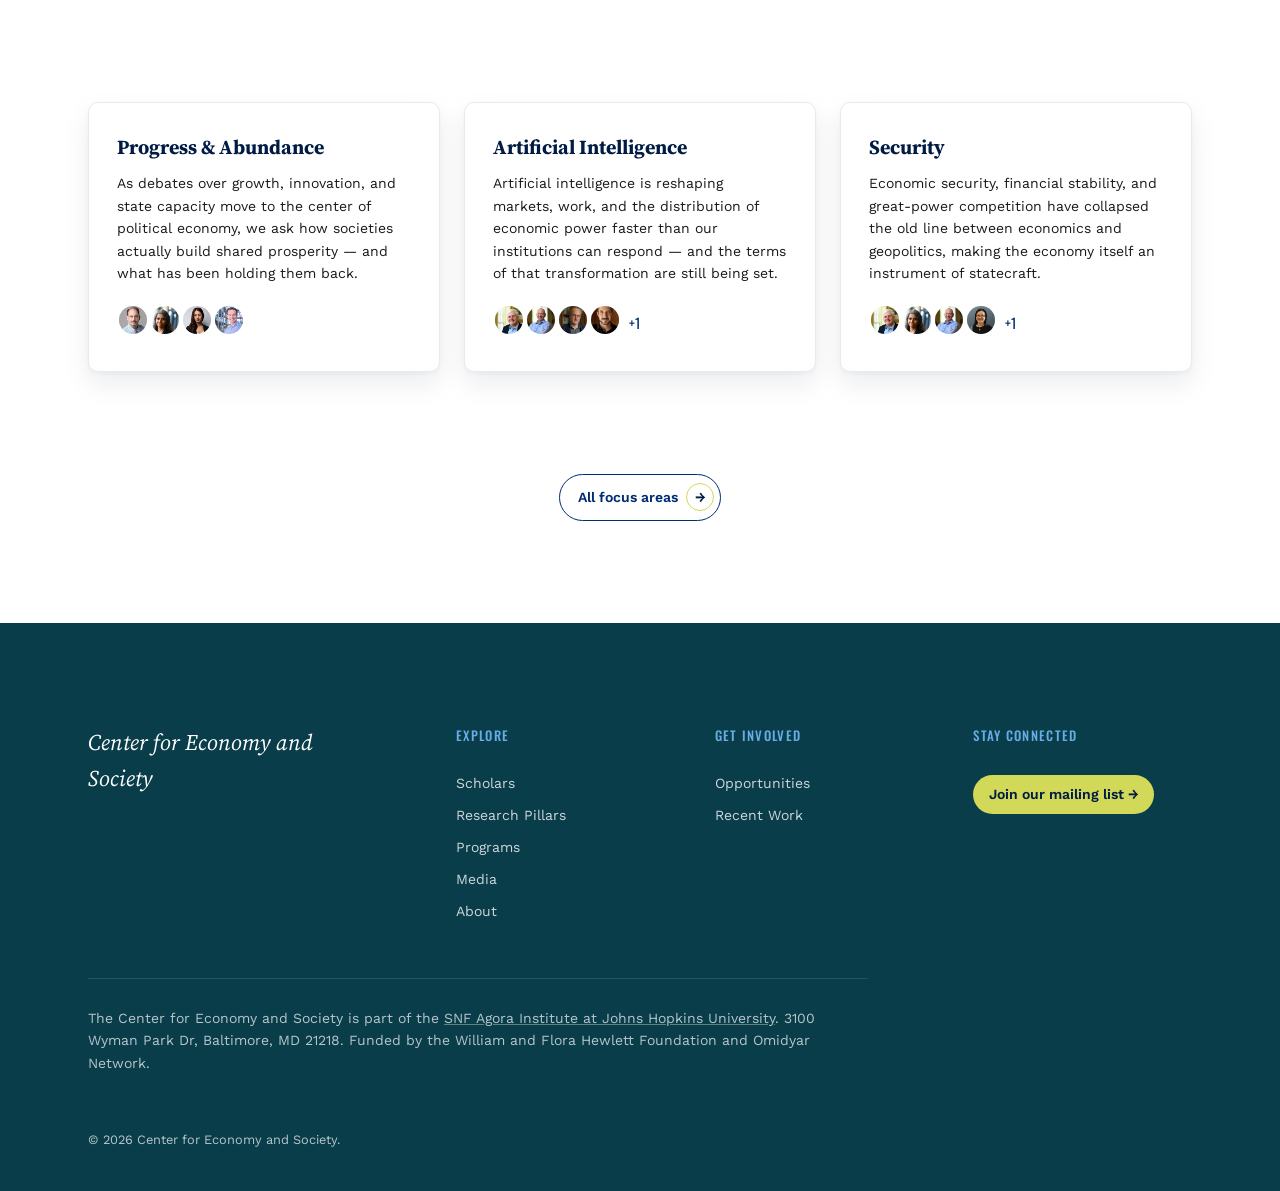
==== commit 5fce842b: "Use the official name: Center for Economy and Society Co-Authored-By: Claude Opus 5.5 (1M context) <" ====
--- a/index.html
+++ b/index.html
@@ -3,8 +3,8 @@
 <head>
 <meta charset="UTF-8">
 <meta name="viewport" content="width=device-width, initial-scale=1.0">
-<title>Center on Economy and Society | SNF Agora Institute, Johns Hopkins</title>
-<meta name="description" content="The Center on Economy and Society at the SNF Agora Institute, Johns Hopkins University, reinvigorates core debates about political economy through scholarship, teaching, and community-building.">
+<title>Center for Economy and Society | SNF Agora Institute, Johns Hopkins</title>
+<meta name="description" content="The Center for Economy and Society at the SNF Agora Institute, Johns Hopkins University, reinvigorates core debates about political economy through scholarship, teaching, and community-building.">
 <link rel="preconnect" href="https://fonts.googleapis.com">
 <link href="https://fonts.googleapis.com/css2?family=Oswald:wght@400;500;600;700&family=Source+Serif+4:ital,wght@0,400;0,600;0,700;1,400;1,600;1,700&family=Work+Sans:wght@400;500;600;700&display=swap" rel="stylesheet">
 <link rel="stylesheet" href="css/style.css">
@@ -26,7 +26,7 @@
   <div class="site-header__inner container">
     <a class="site-header__brand" href="index.html">
       <span class="site-header__superlabel">SNF Agora · Johns Hopkins</span>
-      <span class="site-header__wordmark">Center on Economy and Society</span>
+      <span class="site-header__wordmark">Center for Economy and Society</span>
     </a>
     <nav id="site-header-nav" class="site-header__nav" aria-label="Primary">
       <a class="site-header__link site-header__link--active" href="index.html" aria-current="page">Home</a>
@@ -47,7 +47,7 @@
   <section id="hero" class="hero">
     <div class="hero__bg" aria-hidden="true"></div>
     <div class="hero__inner container">
-      <p class="hero__eyebrow eyebrow">The Center on Economy and Society</p>
+      <p class="hero__eyebrow eyebrow">The Center for Economy and Society</p>
       <h1 class="hero__headline">We reopen the debates that <span class="hero__mark">decide the economy</span></h1>
       <p class="hero__lede">Scholars, teachers, and community-builders moving ideas freely across disciplinary and ideological boundaries.</p>
       <div class="hero__actions">
@@ -116,7 +116,7 @@
 
 <footer id="site-footer" class="site-footer">
   <div class="site-footer__inner container">
-    <div class="site-footer__brand">Center on Economy and Society</div>
+    <div class="site-footer__brand">Center for Economy and Society</div>
 
     <nav class="site-footer__col" aria-label="Footer: Explore">
       <p class="site-footer__col-head eyebrow eyebrow--sky">Explore</p>
@@ -138,8 +138,8 @@
       <a class="site-footer__link site-footer__link--cta" id="footer-newsletter-link" href="https://forms.gle/REPLACE-WITH-YOUR-GOOGLE-FORM-URL" target="_blank" rel="noopener">Join our mailing list →<span class="visually-hidden"> (opens in a new tab)</span></a>
     </nav>
 
-    <p class="site-footer__attribution">The Center on Economy and Society is part of the <a class="site-footer__attribution-link" href="https://snfagora.jhu.edu">SNF Agora Institute at Johns Hopkins University</a>. 3100 Wyman Park Dr, Baltimore, MD 21218. Funded by the William and Flora Hewlett Foundation and Omidyar Network.</p>
-    <p class="site-footer__legal">© 2026 Center on Economy and Society.</p>
+    <p class="site-footer__attribution">The Center for Economy and Society is part of the <a class="site-footer__attribution-link" href="https://snfagora.jhu.edu">SNF Agora Institute at Johns Hopkins University</a>. 3100 Wyman Park Dr, Baltimore, MD 21218. Funded by the William and Flora Hewlett Foundation and Omidyar Network.</p>
+    <p class="site-footer__legal">© 2026 Center for Economy and Society.</p>
   </div>
 </footer>
 
--- a/css/style.css
+++ b/css/style.css
@@ -1,5 +1,5 @@
 /* ==========================================================================
-   Center on Economy and Society — Stylesheet
+   Center for Economy and Society — Stylesheet
    Editorial-academic design system. See DESIGN_SPEC.md for the full contract.
    Owner: css agent. Do not rename classes — they are a fixed contract shared
    with the HTML/JS/data agents building concurrently from the same spec.
@@ -980,6 +980,9 @@
 .work-item--newsletter .work-item__badge { background: var(--teal); color: var(--navy); }
 .work-item--link .work-item__badge       { background: var(--skyblue); color: var(--navy); }
 .work-item--talk .work-item__badge       { background: var(--darkteal); }
+/* Press mentions come from the daily media digest (see agora_media). */
+.work-item--press .work-item__badge      { background: var(--blue); }
+.work-item--substack .work-item__badge   { background: var(--teal); color: var(--navy); }
 
 .work-item__content { min-width: 0; }
 
@@ -1245,6 +1248,110 @@
 .pub-card.is-dated:focus-within {
   /* Base is now 0.9, so hover/focus goes to full to keep the brighten-on-interaction cue. */
   opacity: 1;
+}
+
+/* Featured coverage: pop-out cards, the page's lead. Auto-fitting columns so
+   the grid reflows from three to one without per-breakpoint rules; minmax's
+   lower bound is 17rem so a card never gets narrow enough to break reflow at
+   320px. */
+.feature-grid {
+  display: grid;
+  grid-template-columns: repeat(auto-fit, minmax(min(17rem, 100%), 1fr));
+  gap: 1.25rem;
+  padding-bottom: var(--band-pad);
+}
+
+.feature-card {
+  position: relative;
+  display: flex;
+  flex-direction: column;
+  gap: 0.6rem;
+  padding: 1.5rem 1.5rem 1.35rem;
+  background: var(--white);
+  border: 1px solid var(--lightgray);
+  border-top: 3px solid var(--blue);
+  border-radius: var(--radius-card);
+  transition: transform 0.2s var(--ease), box-shadow 0.2s var(--ease), border-color 0.2s var(--ease);
+}
+/* The "pop": lift and shadow on hover AND on keyboard focus, so the affordance
+   is not mouse-only. :focus-visible keeps the global ring on top of it. */
+.feature-card:hover,
+.feature-card:focus-visible {
+  transform: translateY(-4px);
+  box-shadow: 0 14px 30px rgba(0, 27, 68, 0.16);
+  border-color: var(--blue);
+}
+
+.feature-card__source {
+  font-family: var(--font-label);
+  font-size: var(--fs-eyebrow);
+  text-transform: uppercase;
+  letter-spacing: 0.08em;
+  color: var(--blue);
+}
+.feature-card__title {
+  font-family: var(--font-display);
+  font-size: 1.25rem;
+  line-height: 1.25;
+  color: var(--navy);
+}
+.feature-card__foot {
+  display: flex;
+  flex-wrap: wrap;
+  gap: 0.15rem 0.6rem;
+  margin-top: auto;
+  padding-top: 0.5rem;
+  font-size: var(--fs-small);
+  color: var(--ink);
+}
+.feature-card__who { font-weight: 600; }
+.feature-card__date { color: var(--blue); opacity: 0.8; }
+
+.feature-card__cue {
+  position: absolute;
+  top: 1.1rem;
+  right: 1.15rem;
+  font-size: 0.95rem;
+  color: var(--blue);
+  opacity: 0;
+  transition: opacity 0.2s var(--ease), transform 0.2s var(--ease);
+  transform: translate(-3px, 3px);
+}
+.feature-card:hover .feature-card__cue,
+.feature-card:focus-visible .feature-card__cue {
+  opacity: 1;
+  transform: translate(0, 0);
+}
+
+/* Media page: two-column band under the featured coverage. Collapses to a
+   single column below the tablet breakpoint so the columns never get narrow
+   enough to break 1.4.10 reflow at 320px. */
+.media-columns {
+  display: grid;
+  grid-template-columns: 1fr 1fr;
+  gap: clamp(1.5rem, 4vw, 3.5rem);
+  align-items: start;
+}
+.media-column__head {
+  padding-block: 0 1rem;
+}
+/* Column headings sit inside a band, not at page level, so they take the
+   smaller h2 size rather than --fs-h1. */
+.media-column__title {
+  font-size: var(--fs-h3);
+}
+.media-column .work-item:first-child {
+  padding-top: 0;
+}
+
+@media (max-width: 900px) {
+  .media-columns {
+    grid-template-columns: 1fr;
+    gap: 0;
+  }
+  .media-column + .media-column .media-column__head {
+    padding-top: var(--band-pad);
+  }
 }
 
 /* --------------------------------------------------------------------------
